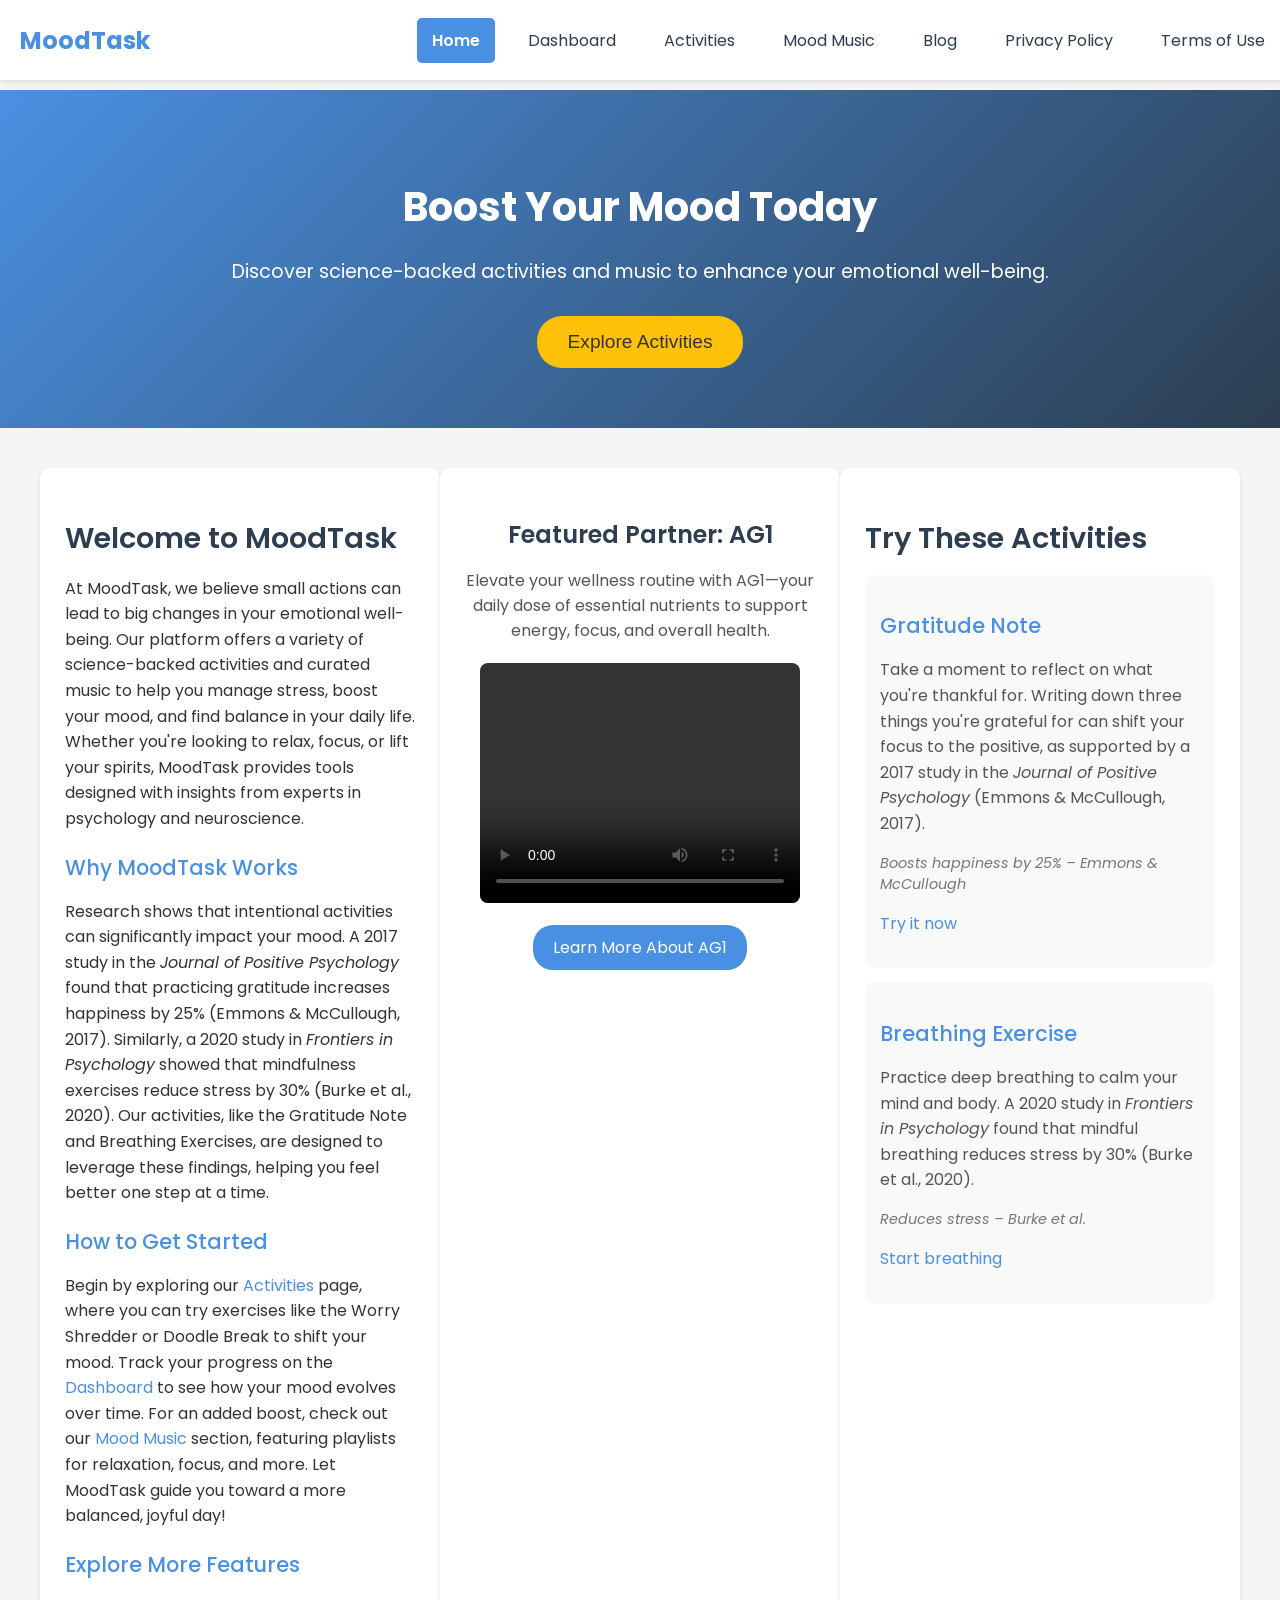
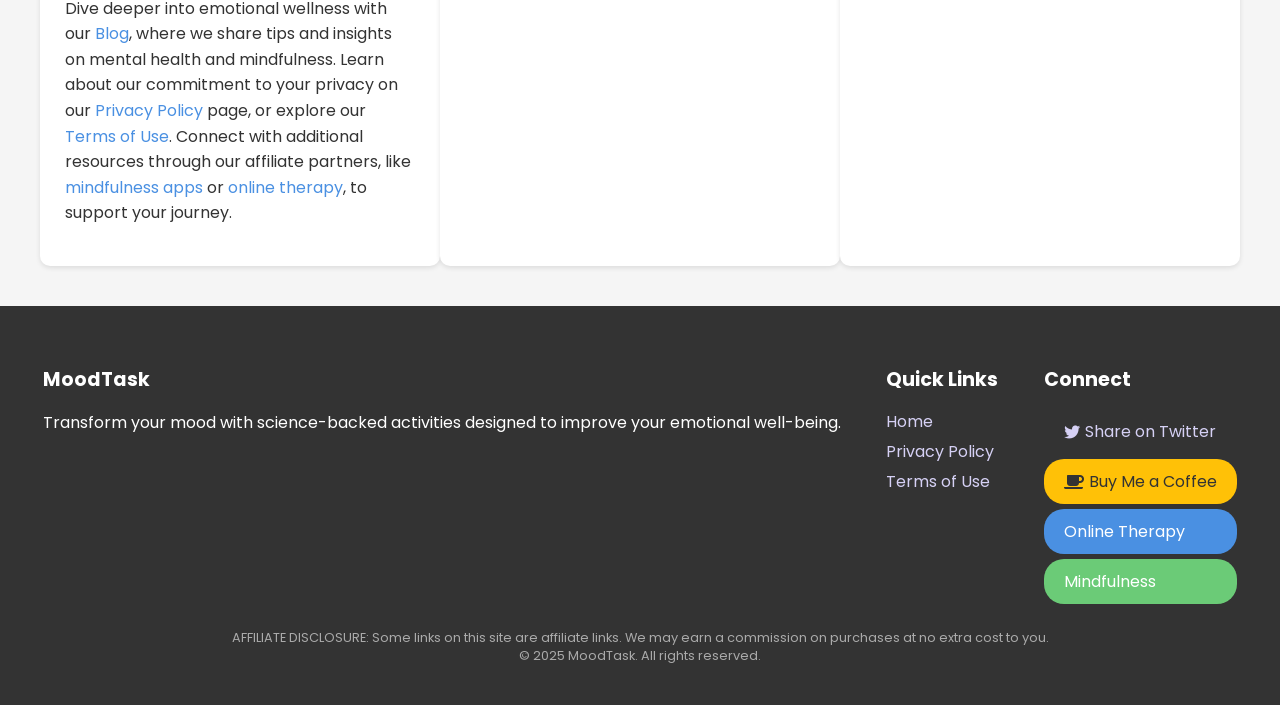
==== index.html @ 2ea19e02 "Create index.html" ====
<!DOCTYPE html>
<html lang="en">
<head>
    <meta charset="UTF-8">
    <meta name="viewport" content="width=device-width, initial-scale=1.0">
    <meta name="description" content="MoodTask: Boost your mood with science-backed activities and music designed for emotional well-being.">
    <meta name="keywords" content="MoodTask, emotional well-being, mood tracking, mental health, wellness activities">
    <meta name="robots" content="index, follow">
    <meta name="author" content="MoodTask">
    <meta name="google-site-verification" content="a04bcf56705ce738" />
    <title>MoodTask - Boost Your Mood</title>
    <link rel="icon" type="image/x-icon" href="favicon.ico">
    <link href="https://fonts.googleapis.com/css2?family=Poppins:wght@300;400;500;600;700&display=swap" rel="stylesheet">
    <link rel="stylesheet" href="https://cdnjs.cloudflare.com/ajax/libs/font-awesome/5.15.4/css/all.min.css">
    <style>
        body {
            font-family: 'Poppins', sans-serif;
            background-color: #f5f5f5;
            margin: 0;
            padding: 0;
            color: #333;
            transition: background-color 0.3s ease;
        }
        .nav-bar {
            background-color: #fff;
            padding: 10px 20px;
            display: flex;
            justify-content: space-between;
            align-items: center;
            box-shadow: 0 2px 5px rgba(0,0,0,0.1);
            position: fixed;
            width: 100%;
            top: 0;
            z-index: 1000;
            max-width: 1400px;
            margin: 0 auto;
            left: 0;
            right: 0;
            height: 60px;
            backdrop-filter: blur(5px);
            background-color: rgba(255, 255, 255, 0.95);
        }
        .nav-bar .logo {
            font-size: 1.5em;
            font-weight: 700;
            color: #4A90E2;
        }
        .nav-bar .nav-links {
            display: flex;
            align-items: center;
            gap: 18px;
            padding-left: 30px;
            padding-right: 20px;
        }
        .nav-bar a {
            padding: 10px 15px;
            text-decoration: none;
            color: #2C3E50;
            font-weight: 400;
            transition: color 0.3s ease, background-color 0.3s ease, box-shadow 0.3s ease;
            border-radius: 5px;
        }
        .nav-bar a:hover {
            background-color: #f0f0f0;
            color: #2C3E50;
            box-shadow: 0 2px 5px rgba(0,0,0,0.1);
        }
        .nav-bar a.active {
            background-color: #4A90E2;
            color: white;
            font-weight: 600;
            transition: background-color 0.3s ease, color 0.3s ease;
        }
        .nav-bar .dropdown {
            position: relative;
            display: inline-block;
        }
        .nav-bar .dropdown-content {
            display: none;
            position: absolute;
            background-color: #fff;
            min-width: 160px;
            box-shadow: 0 8px 16px rgba(0,0,0,0.2);
            z-index: 1;
            border-radius: 5px;
            top: 100%;
            left: 0;
        }
        .nav-bar .dropdown-content a {
            color: #2C3E50;
            padding: 12px 16px;
            text-decoration: none;
            display: block;
            border-radius: 0;
        }
        .nav-bar .dropdown-content a:hover {
            background-color: #f0f0f0;
        }
        .nav-bar .dropdown:hover .dropdown-content {
            display: block;
        }
        .main-content {
            transition: opacity 0.5s ease;
            padding-top: 60px;
        }
        .main-content.fade-out {
            opacity: 0;
        }
        .main-content.fade-in {
            opacity: 1;
        }
        .hero {
            background: linear-gradient(135deg, #4A90E2, #2C3E50);
            color: white;
            padding: 60px 20px;
            text-align: center;
            position: relative;
        }
        .hero h1 {
            font-size: 2.5em;
            margin-bottom: 20px;
        }
        .hero p {
            font-size: 1.2em;
            margin-bottom: 30px;
        }
        .explore-button {
            padding: 15px 30px;
            background-color: #FFC107;
            color: #333;
            border: none;
            border-radius: 25px;
            font-size: 1.2em;
            cursor: pointer;
            transition: background-color 0.3s, transform 0.3s;
            animation: pulse 2s infinite;
            position: relative;
            z-index: 10;
        }
        .explore-button:hover {
            background-color: #FFB300;
            transform: scale(1.05);
        }
        .explore-button:focus {
            outline: 2px solid #FFD700;
            outline-offset: 2px;
        }
        @keyframes pulse {
            0% { transform: scale(1); box-shadow: 0 0 5px rgba(255, 193, 7, 0.5); }
            50% { transform: scale(1.05); box-shadow: 0 0 15px rgba(255, 193, 7, 0.8); }
            100% { transform: scale(1); box-shadow: 0 0 5px rgba(255, 193, 7, 0.5); }
        }
        .content-wrapper {
            display: flex;
            flex-wrap: wrap;
            justify-content: space-between;
            max-width: 1200px;
            margin: 0 auto;
            padding: 20px;
        }
        .welcome-guide {
            flex: 1;
            max-width: 600px;
            background: #fff;
            padding: 25px;
            border-radius: 10px;
            box-shadow: 0 2px 5px rgba(0,0,0,0.1);
            margin: 20px auto;
            text-align: left;
        }
        .welcome-guide h2 {
            font-size: 1.8em;
            font-weight: 600;
            color: #2C3E50;
            margin-bottom: 15px;
        }
        .welcome-guide h3 {
            font-size: 1.3em;
            font-weight: 500;
            color: #4A90E2;
            margin-top: 20px;
            margin-bottom: 10px;
        }
        .welcome-guide p {
            font-size: 1em;
            line-height: 1.6;
            color: #333;
            margin-bottom: 15px;
        }
        .welcome-guide a {
            color: #4A90E2;
            text-decoration: none;
        }
        .welcome-guide a:hover {
            text-decoration: underline;
        }
        .ad-section {
            flex: 1;
            max-width: 600px;
            background: #fff;
            padding: 25px;
            border-radius: 10px;
            box-shadow: 0 2px 5px rgba(0,0,0,0.1);
            margin: 20px auto;
            text-align: center;
            animation: pulse 2s infinite;
        }
        .ad-section h3 {
            font-size: 1.5em;
            font-weight: 600;
            color: #2C3E50;
            margin-bottom: 15px;
        }
        .ad-section p {
            font-size: 1em;
            color: #555;
            margin-bottom: 20px;
        }
        .ad-section video {
            max-width: 100%;
            border-radius: 8px;
            margin-bottom: 15px;
        }
        .ad-section .cta-button {
            padding: 10px 20px;
            background-color: #4A90E2;
            color: white;
            border: none;
            border-radius: 20px;
            font-size: 1em;
            cursor: pointer;
            transition: background-color 0.3s, transform 0.3s;
            text-decoration: none;
            display: inline-block;
        }
        .ad-section .cta-button:hover {
            background-color: #2C3E50;
            transform: scale(1.05);
        }
        .activity-preview {
            flex: 1;
            max-width: 600px;
            background: #fff;
            padding: 25px;
            border-radius: 10px;
            box-shadow: 0 2px 5px rgba(0,0,0,0.1);
            margin: 20px auto;
            text-align: left;
        }
        .activity-preview h2 {
            font-size: 1.8em;
            font-weight: 600;
            color: #2C3E50;
            margin-bottom: 15px;
        }
        .activity-card {
            background: #f9f9f9;
            padding: 15px;
            border-radius: 8px;
            margin-bottom: 15px;
            transition: transform 0.3s, background 0.3s;
        }
        .activity-card:hover {
            transform: scale(1.02);
            background: #f0f0f0;
        }
        .activity-card h3 {
            font-size: 1.3em;
            font-weight: 500;
            color: #4A90E2;
            margin-bottom: 10px;
        }
        .activity-card p {
            font-size: 1em;
            color: #555;
            line-height: 1.6;
        }
        .activity-card a {
            color: #4A90E2;
            text-decoration: none;
        }
        .activity-card a:hover {
            text-decoration: underline;
        }
        .activity-card .insight {
            font-size: 0.9em;
            font-style: italic;
            color: #777;
            margin-top: 10px;
        }
        .footer {
            background-color: #333;
            color: white;
            padding: 40px 20px;
            display: flex;
            justify-content: space-around;
            flex-wrap: wrap;
            text-align: left;
        }
        .footer h3 {
            margin-bottom: 15px;
            font-size: 1.2em;
        }
        .footer a {
            color: #D6D1F5;
            text-decoration: none;
            display: block;
            margin: 5px 0;
        }
        .footer a:hover {
            text-decoration: underline;
        }
        .footer .affiliate-note {
            font-size: 0.8em;
            color: #aaa;
            margin-top: 20px;
            text-align: center;
            width: 100%;
        }
        .footer .connect a {
            padding: 10px 20px;
            margin: 5px 0;
            border: none;
            border-radius: 20px;
            cursor: pointer;
            font-size: 1em;
            display: flex;
            align-items: center;
            gap: 5px;
            text-decoration: none;
        }
        .footer .connect .coffee {
            background-color: #FFC107;
            color: #333;
        }
        .footer .connect .therapy {
            background-color: #4A90E2;
            color: white;
        }
        .footer .connect .mindfulness {
            background-color: #6BCB77;
            color: white;
        }
        @media (max-width: 600px) {
            .nav-bar {
                flex-direction: column;
                gap: 8px;
                padding: 10px 20px;
                height: auto;
                min-height: 120px;
            }
            .nav-bar .nav-links {
                flex-direction: column;
                gap: 8px;
                align-items: center;
                width: 100%;
                padding-left: 0;
                padding-right: 0;
            }
            .nav-bar a {
                padding: 8px 20px;
                width: 100%;
                text-align: center;
                box-sizing: border-box;
            }
            .nav-bar .dropdown {
                width: 100%;
            }
            .nav-bar .dropdown-content {
                width: 100%;
                left: 0;
            }
            .main-content {
                padding-top: 130px;
            }
            .hero {
                padding: 40px 15px;
            }
            .hero h1 {
                font-size: 1.8em;
            }
            .hero p {
                font-size: 1em;
            }
            .content-wrapper {
                flex-direction: column;
                padding: 0 10px;
            }
            .welcome-guide, .activity-preview, .ad-section {
                margin: 20px auto;
                max-width: 100%;
                padding: 20px;
            }
            .welcome-guide h2, .activity-preview h2, .ad-section h3 {
                font-size: 1.5em;
            }
            .welcome-guide h3, .activity-card h3 {
                font-size: 1.2em;
            }
            .welcome-guide p, .activity-card p {
                font-size: 0.95em;
            }
            .activity-card .insight {
                font-size: 0.85em;
            }
        }
    </style>
</head>
<body>
    <div class="nav-bar">
        <div class="logo">MoodTask</div>
        <div class="nav-links">
            <a href="index.html" class="active">Home</a>
            <a href="calendar.html">Dashboard</a>
            <div class="dropdown">
                <a href="activities.html">Activities</a>
                <div class="dropdown-content">
                    <a href="activities.html#breathing">Breathing</a>
                    <a href="activities.html#soundscape">Soundscape</a>
                    <a href="activities.html#punching">Punching Bag</a>
                    <a href="activities.html#stretch">Stretch</a>
                    <a href="activities.html#doodle">Doodle</a>
                    <a href="activities.html#dance">Dance</a>
                    <a href="activities.html#color-focus">Color Focus</a>
                    <a href="activities.html#worry">Worry</a>
                    <a href="activities.html#gratitude">Gratitude</a>
                </div>
            </div>
            <a href="music.html">Mood Music</a>
            <a href="blog.html">Blog</a>
            <a href="privacy.html">Privacy Policy</a>
            <a href="terms.html">Terms of Use</a>
        </div>
    </div>
    <div class="main-content fade-in">
        <div class="hero">
            <h1>Boost Your Mood Today</h1>
            <p>Discover science-backed activities and music to enhance your emotional well-being.</p>
            <button class="explore-button" onclick="window.location.href='activities.html'" tabindex="0" aria-label="Explore activities">Explore Activities</button>
        </div>
        <div class="content-wrapper">
            <div class="welcome-guide">
                <h2>Welcome to MoodTask</h2>
                <p>At MoodTask, we believe small actions can lead to big changes in your emotional well-being. Our platform offers a variety of science-backed activities and curated music to help you manage stress, boost your mood, and find balance in your daily life. Whether you're looking to relax, focus, or lift your spirits, MoodTask provides tools designed with insights from experts in psychology and neuroscience.</p>
                
                <h3>Why MoodTask Works</h3>
                <p>Research shows that intentional activities can significantly impact your mood. A 2017 study in the <em>Journal of Positive Psychology</em> found that practicing gratitude increases happiness by 25% (Emmons & McCullough, 2017). Similarly, a 2020 study in <em>Frontiers in Psychology</em> showed that mindfulness exercises reduce stress by 30% (Burke et al., 2020). Our activities, like the Gratitude Note and Breathing Exercises, are designed to leverage these findings, helping you feel better one step at a time.</p>
                
                <h3>How to Get Started</h3>
                <p>Begin by exploring our <a href="activities.html">Activities</a> page, where you can try exercises like the Worry Shredder or Doodle Break to shift your mood. Track your progress on the <a href="calendar.html">Dashboard</a> to see how your mood evolves over time. For an added boost, check out our <a href="music.html">Mood Music</a> section, featuring playlists for relaxation, focus, and more. Let MoodTask guide you toward a more balanced, joyful day!</p>
                
                <h3>Explore More Features</h3>
                <p>Dive deeper into emotional wellness with our <a href="blog.html">Blog</a>, where we share tips and insights on mental health and mindfulness. Learn about our commitment to your privacy on our <a href="privacy.html">Privacy Policy</a> page, or explore our <a href="terms.html">Terms of Use</a>. Connect with additional resources through our affiliate partners, like <a href="https://www.mindfulness.com/?aff_id=67890">mindfulness apps</a> or <a href="https://www.online-therapy.com/?aff_id=12345">online therapy</a>, to support your journey.</p>
            </div>
            <div class="ad-section">
                <h3>Featured Partner: AG1</h3>
                <p>Elevate your wellness routine with AG1—your daily dose of essential nutrients to support energy, focus, and overall health.</p>
                <video width="320" height="240" controls>
                    <source src="AG1 Clip.mp4" type="video/mp4">
                    Your browser does not support the video tag.
                </video>
                <a href="https://www.ag1.com/affiliate?aff_id=moodtask" class="cta-button">Learn More About AG1</a>
            </div>
            <div class="activity-preview">
                <h2>Try These Activities</h2>
                <div class="activity-card">
                    <h3>Gratitude Note</h3>
                    <p>Take a moment to reflect on what you're thankful for. Writing down three things you're grateful for can shift your focus to the positive, as supported by a 2017 study in the <em>Journal of Positive Psychology</em> (Emmons & McCullough, 2017).</p>
                    <div class="insight">Boosts happiness by 25% – Emmons & McCullough</div>
                    <p><a href="activities.html#gratitude">Try it now</a></p>
                </div>
                <div class="activity-card">
                    <h3>Breathing Exercise</h3>
                    <p>Practice deep breathing to calm your mind and body. A 2020 study in <em>Frontiers in Psychology</em> found that mindful breathing reduces stress by 30% (Burke et al., 2020).</p>
                    <div class="insight">Reduces stress – Burke et al.</div>
                    <p><a href="activities.html#breathing">Start breathing</a></p>
                </div>
            </div>
        </div>
        <div class="footer">
            <div>
                <h3>MoodTask</h3>
                <p>Transform your mood with science-backed activities designed to improve your emotional well-being.</p>
            </div>
            <div>
                <h3>Quick Links</h3>
                <a href="index.html">Home</a>
                <a href="privacy.html">Privacy Policy</a>
                <a href="terms.html">Terms of Use</a>
            </div>
            <div class="connect">
                <h3>Connect</h3>
                <a href="https://twitter.com/share?url=https://moodtask.org"><i class="fab fa-twitter"></i> Share on Twitter</a>
                <a href="https://www.buymeacoffee.com/moodtask" class="coffee"><i class="fas fa-coffee"></i> Buy Me a Coffee</a>
                <a href="https://www.online-therapy.com/?aff_id=12345" class="therapy">Online Therapy</a>
                <a href="https://www.mindfulness.com/?aff_id=67890" class="mindfulness">Mindfulness</a>
            </div>
            <div class="affiliate-note">
                AFFILIATE DISCLOSURE: Some links on this site are affiliate links. We may earn a commission on purchases at no extra cost to you.<br>
                © 2025 MoodTask. All rights reserved.
            </div>
        </div>
    </div>
    <script>
        function adjustMainContentPadding() {
            const navBar = document.querySelector('.nav-bar');
            const mainContent = document.querySelector('.main-content');
            if (navBar && mainContent) {
                const navHeight = navBar.offsetHeight;
                mainContent.style.paddingTop = `${navHeight + 10}px`;
            }
        }

        document.addEventListener('DOMContentLoaded', () => {
            const navLinks = document.querySelectorAll('.nav-bar .nav-links a');
            const mainContent = document.querySelector('.main-content');

            mainContent.classList.add('fade-in');
            adjustMainContentPadding();

            navLinks.forEach(link => {
                link.addEventListener('click', (e) => {
                    if (link.classList.contains('active') || link.parentElement.classList.contains('dropdown')) return;
                    e.preventDefault();
                    mainContent.classList.remove('fade-in');
                    mainContent.classList.add('fade-out');
                    setTimeout(() => {
                        window.location.href = link.href;
                    }, 500);
                });
            });

            window.addEventListener('resize', adjustMainContentPadding);
        });
    </script>
</body>
</html>
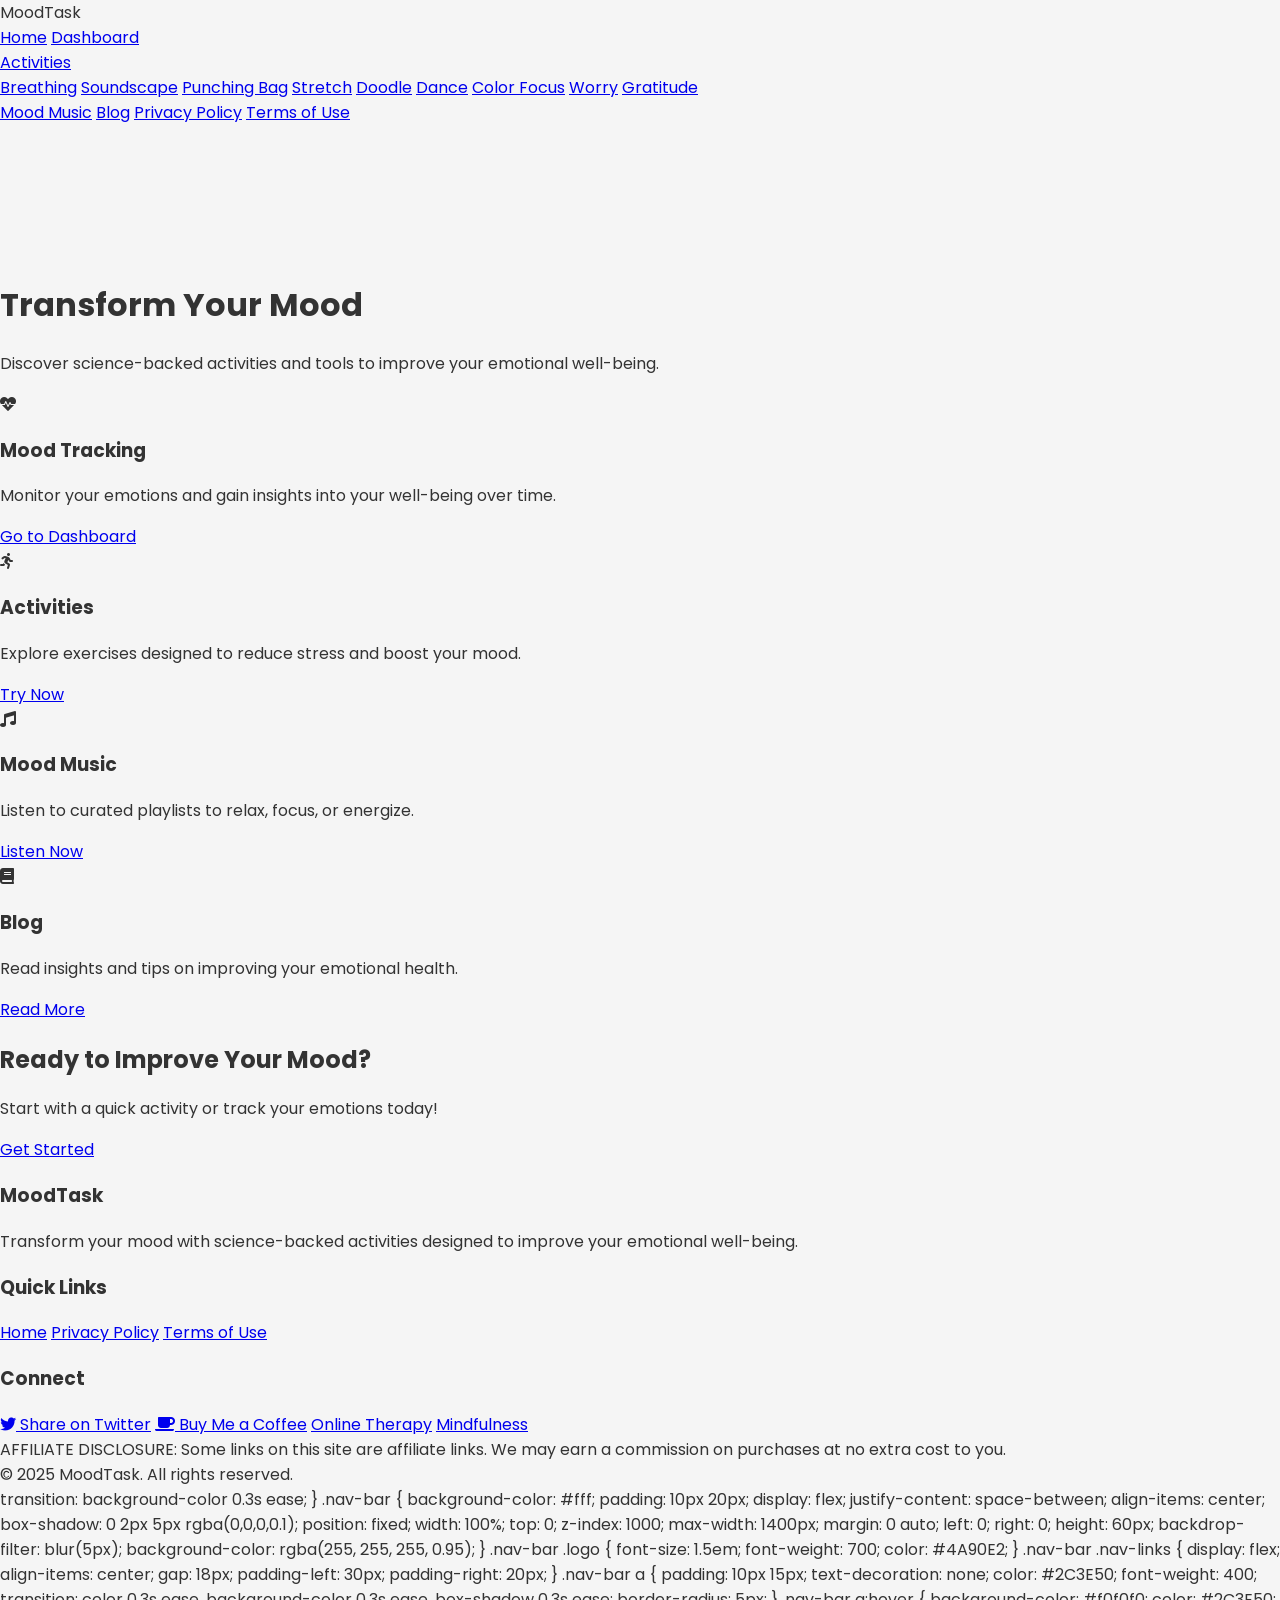
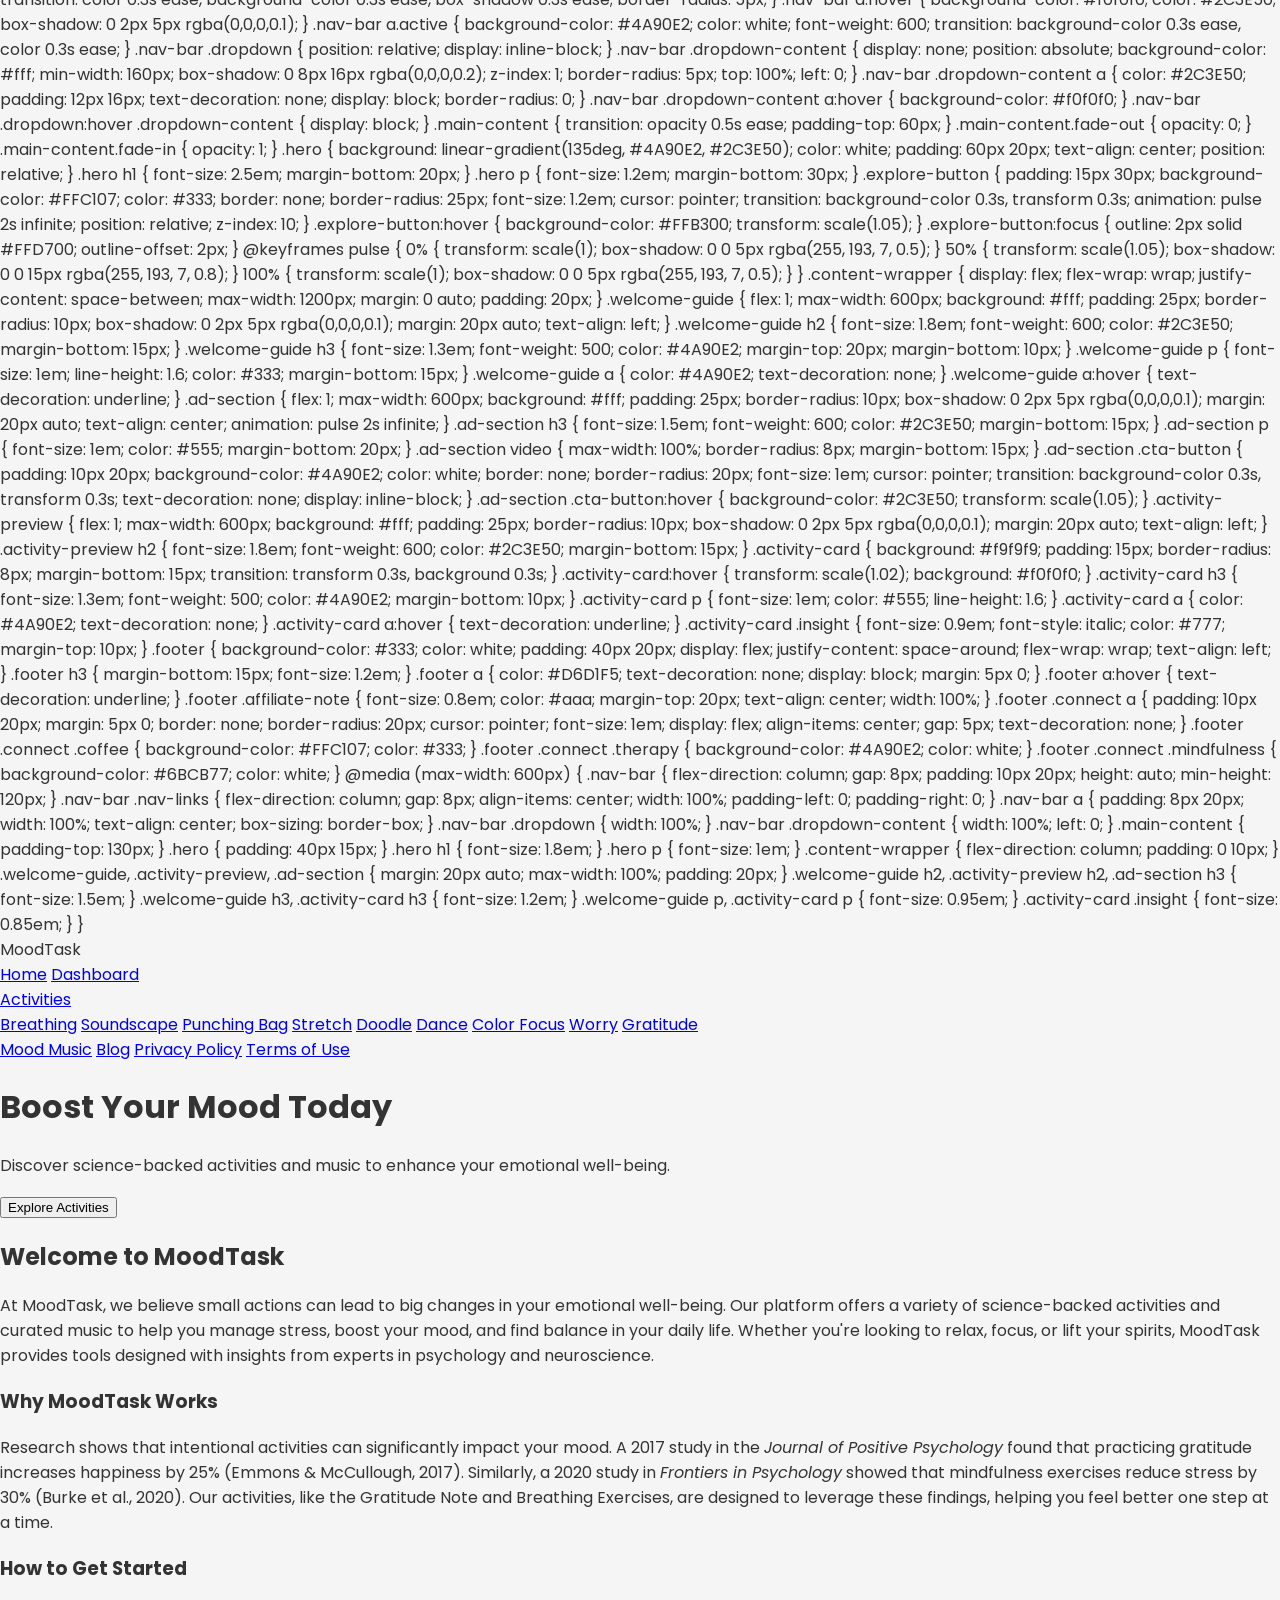
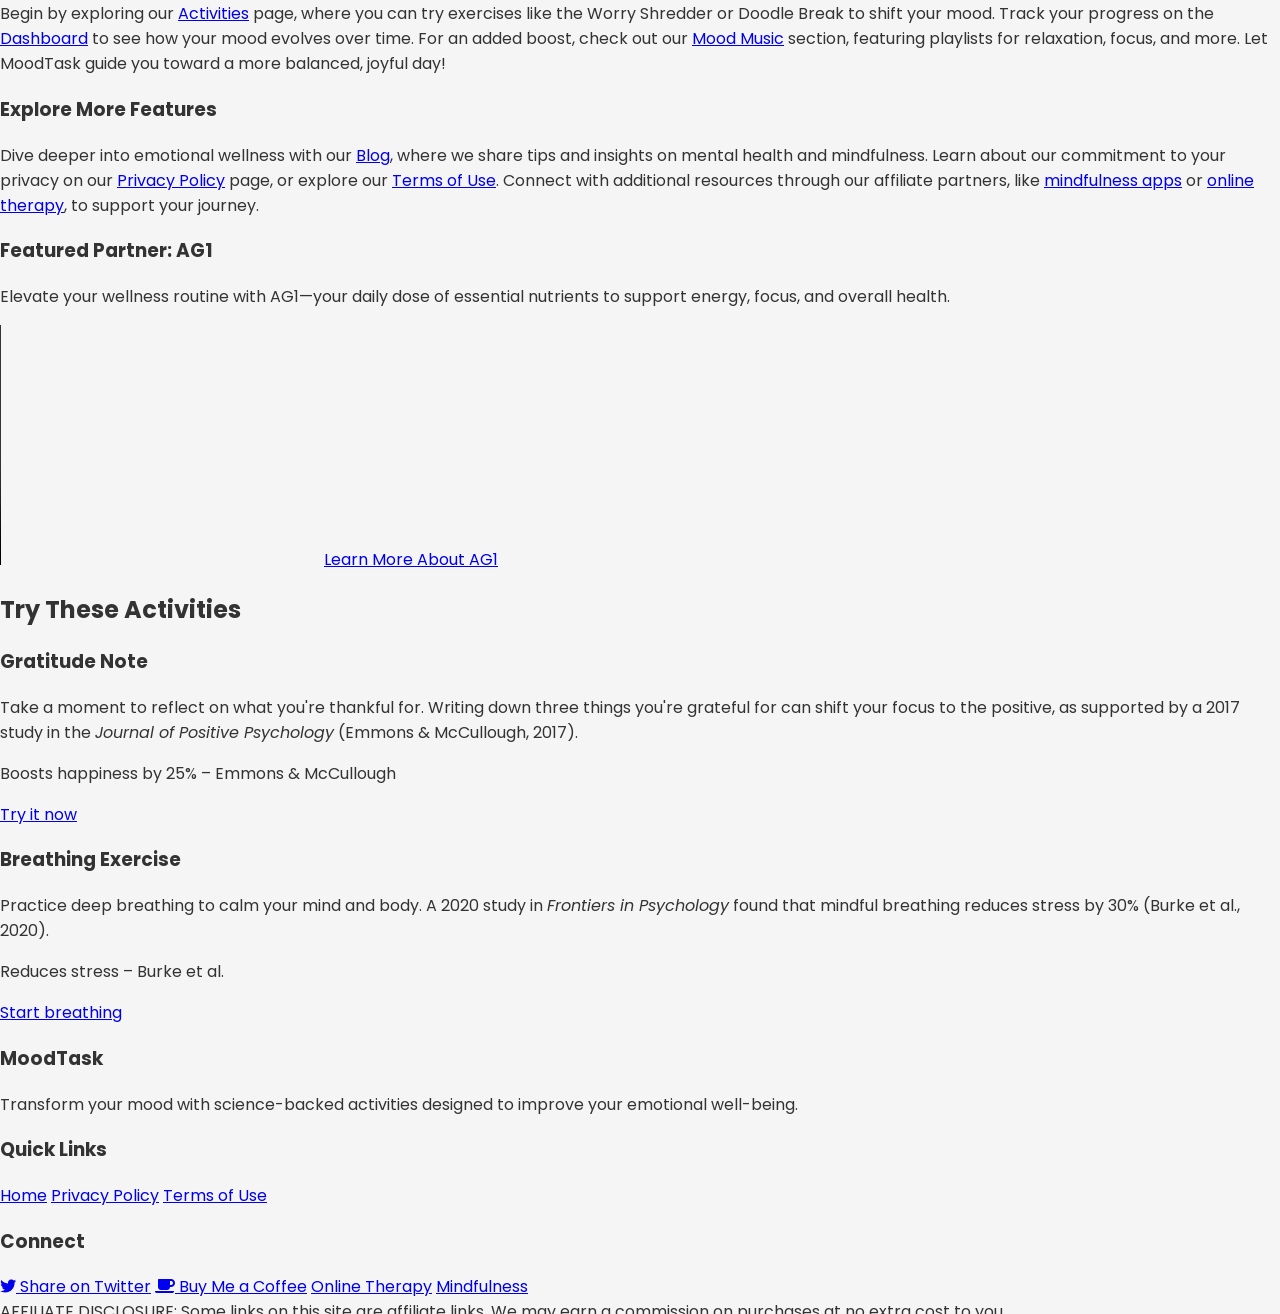
==== commit d74c8f61: "Update index.html" ====
--- a/index.html
+++ b/index.html
@@ -18,7 +18,238 @@
             background-color: #f5f5f5;
             margin: 0;
             padding: 0;
-            color: #333;
+            color: #333;<!DOCTYPE html>
+<html lang="en">
+<head>
+    <meta charset="UTF-8">
+    <meta name="viewport" content="width=device-width, initial-scale=1.0">
+    <meta name="description" content="MoodTask - Improve your mood with science-backed activities and tools for emotional well-being.">
+    <meta name="keywords" content="MoodTask, mental health, emotional well-being, stress relief, mood tracking">
+    <meta name="robots" content="index, follow">
+    <meta name="author" content="MoodTask">
+    <meta name="google-site-verification" content="googlea04bcf56705ce738">
+    <!-- Open Graph Meta Tags -->
+    <meta property="og:title" content="MoodTask - Transform Your Mood">
+    <meta property="og:description" content="Improve your mood with science-backed activities and tools for emotional well-being.">
+    <meta property="og:url" content="https://moodtask.org/">
+    <meta property="og:type" content="website">
+    <meta property="og:image" content="https://moodtask.org/images/og-image.jpg">
+    <!-- Twitter Card Meta Tags -->
+    <meta name="twitter:card" content="summary_large_image">
+    <meta name="twitter:title" content="MoodTask - Transform Your Mood">
+    <meta name="twitter:description" content="Improve your mood with science-backed activities and tools for emotional well-being.">
+    <meta name="twitter:image" content="https://moodtask.org/images/og-image.jpg">
+    <title>MoodTask - Transform Your Mood</title>
+    <link rel="icon" type="image/x-icon" href="favicon.ico">
+    <link href="https://fonts.googleapis.com/css2?family=Poppins:wght@300;400;500;600;700&display=swap" rel="stylesheet">
+    <link rel="stylesheet" href="https://cdnjs.cloudflare.com/ajax/libs/font-awesome/5.15.4/css/all.min.css">
+    <link rel="stylesheet" href="styles.css">
+    <style>
+        .features {
+            display: grid;
+            grid-template-columns: repeat(auto-fit, minmax(300px, 1fr));
+            gap: 20px;
+            margin: 40px 0;
+        }
+        .feature-card {
+            background-color: #fff;
+            padding: 20px;
+            border-radius: 10px;
+            box-shadow: 0 2px 5px rgba(0,0,0,0.1);
+            text-align: center;
+            transition: transform 0.3s ease, box-shadow 0.3s ease;
+            opacity: 0;
+            transform: translateY(10px);
+            animation: fadeIn 0.5s ease forwards;
+        }
+        .feature-card:hover {
+            transform: translateY(-5px);
+            box-shadow: 0 5px 15px rgba(0,0,0,0.2);
+        }
+        .feature-card i {
+            font-size: 2.5em;
+            color: #4A90E2;
+            margin-bottom: 15px;
+        }
+        .feature-card h3 {
+            font-size: 1.5em;
+            margin-bottom: 10px;
+            color: #2C3E50;
+        }
+        .feature-card p {
+            font-size: 1em;
+            color: #555;
+            margin-bottom: 15px;
+        }
+        .feature-card a {
+            padding: 10px 20px;
+            background: linear-gradient(135deg, #4A90E2, #2C3E50);
+            color: white;
+            text-decoration: none;
+            border-radius: 20px;
+            transition: transform 0.2s, box-shadow 0.3s;
+            font-weight: 500;
+        }
+        .feature-card a:hover {
+            transform: translateY(-2px);
+            box-shadow: 0 4px 10px rgba(0,0,0,0.2);
+        }
+        .cta-section {
+            background: linear-gradient(135deg, #4A90E2, #2C3E50);
+            color: white;
+            padding: 40px 20px;
+            text-align: center;
+            border-radius: 10px;
+            margin: 40px 0;
+        }
+        .cta-section h2 {
+            font-size: 2em;
+            margin-bottom: 20px;
+        }
+        .cta-section p {
+            font-size: 1.2em;
+            margin-bottom: 30px;
+        }
+        .cta-section a {
+            padding: 15px 30px;
+            background: white;
+            color: #2C3E50;
+            text-decoration: none;
+            border-radius: 25px;
+            font-weight: 600;
+            transition: background-color 0.3s ease, color 0.3s ease, box-shadow 0.3s ease;
+        }
+        .cta-section a:hover {
+            background-color: #f0f0f0;
+            color: #4A90E2;
+            box-shadow: 0 5px 15px rgba(0,0,0,0.3);
+        }
+        @media (max-width: 600px) {
+            .features {
+                grid-template-columns: 1fr;
+                gap: 15px;
+                margin: 20px 0;
+            }
+            .feature-card {
+                padding: 15px;
+            }
+            .feature-card h3 {
+                font-size: 1.3em;
+            }
+            .feature-card p {
+                font-size: 0.95em;
+            }
+            .feature-card a {
+                padding: 8px 15px;
+                font-size: 0.9em;
+            }
+            .cta-section {
+                padding: 30px 15px;
+            }
+            .cta-section h2 {
+                font-size: 1.8em;
+            }
+            .cta-section p {
+                font-size: 1em;
+            }
+            .cta-section a {
+                padding: 10px 20px;
+                font-size: 0.9em;
+            }
+        }
+    </style>
+</head>
+<body>
+    <div class="nav-bar">
+        <div class="logo">MoodTask</div>
+        <div class="nav-links">
+            <a href="index.html" class="active">Home</a>
+            <a href="calendar.html">Dashboard</a>
+            <div class="dropdown">
+                <a href="activities.html">Activities</a>
+                <div class="dropdown-content">
+                    <a href="activities.html#breathing">Breathing</a>
+                    <a href="activities.html#soundscape">Soundscape</a>
+                    <a href="activities.html#punching">Punching Bag</a>
+                    <a href="activities.html#stretch">Stretch</a>
+                    <a href="activities.html#doodle">Doodle</a>
+                    <a href="activities.html#dance">Dance</a>
+                    <a href="activities.html#color-focus">Color Focus</a>
+                    <a href="activities.html#worry">Worry</a>
+                    <a href="activities.html#gratitude">Gratitude</a>
+                </div>
+            </div>
+            <a href="music.html">Mood Music</a>
+            <a href="blog.html">Blog</a>
+            <a href="privacy.html">Privacy Policy</a>
+            <a href="terms.html">Terms of Use</a>
+        </div>
+    </div>
+    <div class="main-content fade-in">
+        <div class="hero">
+            <h1>Transform Your Mood</h1>
+            <p>Discover science-backed activities and tools to improve your emotional well-being.</p>
+        </div>
+        <div class="container">
+            <div class="features">
+                <div class="feature-card">
+                    <i class="fas fa-heartbeat"></i>
+                    <h3>Mood Tracking</h3>
+                    <p>Monitor your emotions and gain insights into your well-being over time.</p>
+                    <a href="calendar.html">Go to Dashboard</a>
+                </div>
+                <div class="feature-card" style="animation-delay: 0.2s;">
+                    <i class="fas fa-running"></i>
+                    <h3>Activities</h3>
+                    <p>Explore exercises designed to reduce stress and boost your mood.</p>
+                    <a href="activities.html">Try Now</a>
+                </div>
+                <div class="feature-card" style="animation-delay: 0.4s;">
+                    <i class="fas fa-music"></i>
+                    <h3>Mood Music</h3>
+                    <p>Listen to curated playlists to relax, focus, or energize.</p>
+                    <a href="music.html">Listen Now</a>
+                </div>
+                <div class="feature-card" style="animation-delay: 0.6s;">
+                    <i class="fas fa-book"></i>
+                    <h3>Blog</h3>
+                    <p>Read insights and tips on improving your emotional health.</p>
+                    <a href="blog.html">Read More</a>
+                </div>
+            </div>
+            <div class="cta-section">
+                <h2>Ready to Improve Your Mood?</h2>
+                <p>Start with a quick activity or track your emotions today!</p>
+                <a href="calendar.html">Get Started</a>
+            </div>
+        </div>
+        <div class="footer">
+            <div>
+                <h3>MoodTask</h3>
+                <p>Transform your mood with science-backed activities designed to improve your emotional well-being.</p>
+            </div>
+            <div>
+                <h3>Quick Links</h3>
+                <a href="index.html">Home</a>
+                <a href="privacy.html">Privacy Policy</a>
+                <a href="terms.html">Terms of Use</a>
+            </div>
+            <div class="connect">
+                <h3>Connect</h3>
+                <a href="https://twitter.com/share?url=https://moodtask.org"><i class="fab fa-twitter"></i> Share on Twitter</a>
+                <a href="https://www.buymeacoffee.com/moodtask" class="coffee"><i class="fas fa-coffee"></i> Buy Me a Coffee</a>
+                <a href="https://www.online-therapy.com/?aff_id=12345" class="therapy">Online Therapy</a>
+                <a href="https://www.mindfulness.com/?aff_id=67890" class="mindfulness">Mindfulness</a>
+            </div>
+            <div class="affiliate-note">
+                AFFILIATE DISCLOSURE: Some links on this site are affiliate links. We may earn a commission on purchases at no extra cost to you.<br>
+                © 2025 MoodTask. All rights reserved.
+            </div>
+        </div>
+    </div>
+    <script src="scripts.js"></script>
+</body>
+</html>
             transition: background-color 0.3s ease;
         }
         .nav-bar {
--- a/styles.css
+++ b/styles.css
@@ -0,0 +1,218 @@
+body {
+    font-family: 'Poppins', sans-serif;
+    background-color: #f5f5f5;
+    margin: 0;
+    padding: 0;
+    color: #333;
+    transition: background-color 0.3s ease;
+}
+.nav-bar {
+    background-color: #fff;
+    padding: 10px 20px;
+    display: flex;
+    justify-content: space-between;
+    align-items: center;
+    box-shadow: 0 2px 5px rgba(0,0,0,0.1);
+    position: fixed;
+    width: 100%;
+    top: 0;
+    z-index: 1000;
+    max-width: 1400px;
+    margin: 0 auto;
+    left: 0;
+    right: 0;
+    height: 60px;
+    backdrop-filter: blur(5px);
+    background-color: rgba(255, 255, 255, 0.95);
+}
+.nav-bar .logo {
+    font-size: 1.5em;
+    font-weight: 700;
+    color: #4A90E2;
+}
+.nav-bar .nav-links {
+    display: flex;
+    align-items: center;
+    gap: 18px;
+    padding-left: 30px;
+    padding-right: 20px;
+}
+.nav-bar a {
+    padding: 10px 15px;
+    text-decoration: none;
+    color: #2C3E50;
+    font-weight: 400;
+    transition: color 0.3s ease, background-color 0.3s ease, box-shadow 0.3s ease;
+    border-radius: 5px;
+}
+.nav-bar a:hover {
+    background-color: #f0f0f0;
+    color: #2C3E50;
+    box-shadow: 0 2px 5px rgba(0,0,0,0.1);
+}
+.nav-bar a.active {
+    background-color: #4A90E2;
+    color: white;
+    font-weight: 600;
+    transition: background-color 0.3s ease, color 0.3s ease;
+}
+.nav-bar .dropdown {
+    position: relative;
+    display: inline-block;
+}
+.nav-bar .dropdown-content {
+    display: none;
+    position: absolute;
+    background-color: #fff;
+    min-width: 160px;
+    box-shadow: 0 8px 16px rgba(0,0,0,0.2);
+    z-index: 1;
+    border-radius: 5px;
+    top: 100%;
+    left: 0;
+}
+.nav-bar .dropdown-content a {
+    color: #2C3E50;
+    padding: 12px 16px;
+    text-decoration: none;
+    display: block;
+    border-radius: 0;
+}
+.nav-bar .dropdown-content a:hover {
+    background-color: #f0f0f0;
+}
+.nav-bar .dropdown:hover .dropdown-content {
+    display: block;
+}
+.main-content {
+    transition: opacity 0.5s ease;
+    padding-top: 60px;
+}
+.main-content.fade-out {
+    opacity: 0;
+}
+.main-content.fade-in {
+    opacity: 1;
+}
+.hero {
+    background: linear-gradient(135deg, #4A90E2, #2C3E50);
+    color: white;
+    padding: 60px 20px;
+    text-align: center;
+    position: relative;
+}
+.hero h1 {
+    font-size: 2.5em;
+    margin-bottom: 20px;
+}
+.hero p {
+    font-size: 1.2em;
+    margin-bottom: 30px;
+}
+.container {
+    max-width: 1200px;
+    margin: 20px auto;
+    padding: 0 20px;
+}
+.footer {
+    background-color: #333;
+    color: white;
+    padding: 40px 20px;
+    display: flex;
+    justify-content: space-around;
+    flex-wrap: wrap;
+    text-align: left;
+}
+.footer h3 {
+    margin-bottom: 15px;
+    font-size: 1.2em;
+}
+.footer a {
+    color: #D6D1F5;
+    text-decoration: none;
+    display: block;
+    margin: 5px 0;
+}
+.footer a:hover {
+    text-decoration: underline;
+}
+.footer .affiliate-note {
+    font-size: 0.8em;
+    color: #aaa;
+    margin-top: 20px;
+    text-align: center;
+    width: 100%;
+}
+.footer .connect a {
+    padding: 10px 20px;
+    margin: 5px 0;
+    border: none;
+    border-radius: 20px;
+    cursor: pointer;
+    font-size: 1em;
+    display: flex;
+    align-items: center;
+    gap: 5px;
+    text-decoration: none;
+}
+.footer .connect .coffee {
+    background-color: #FFC107;
+    color: #333;
+}
+.footer .connect .therapy {
+    background-color: #4A90E2;
+    color: white;
+}
+.footer .connect .mindfulness {
+    background-color: #6BCB77;
+    color: white;
+}
+@keyframes fadeIn {
+    from { opacity: 0; transform: translateY(10px); }
+    to { opacity: 1; transform: translateY(0); }
+}
+@media (max-width: 600px) {
+    .nav-bar {
+        flex-direction: column;
+        gap: 8px;
+        padding: 10px 20px;
+        height: auto;
+        min-height: 120px;
+    }
+    .nav-bar .nav-links {
+        flex-direction: column;
+        gap: 8px;
+        align-items: center;
+        width: 100%;
+        padding-left: 0;
+        padding-right: 0;
+    }
+    .nav-bar a {
+        padding: 8px 20px;
+        width: 100%;
+        text-align: center;
+        box-sizing: border-box;
+    }
+    .nav-bar .dropdown {
+        width: 100%;
+    }
+    .nav-bar .dropdown-content {
+        width: 100%;
+        left: 0;
+    }
+    .main-content {
+        padding-top: 130px;
+    }
+    .hero {
+        padding: 40px 15px;
+    }
+    .hero h1 {
+        font-size: 1.8em;
+    }
+    .hero p {
+        font-size: 1em;
+    }
+    .container {
+        padding: 0 15px;
+    }
+}
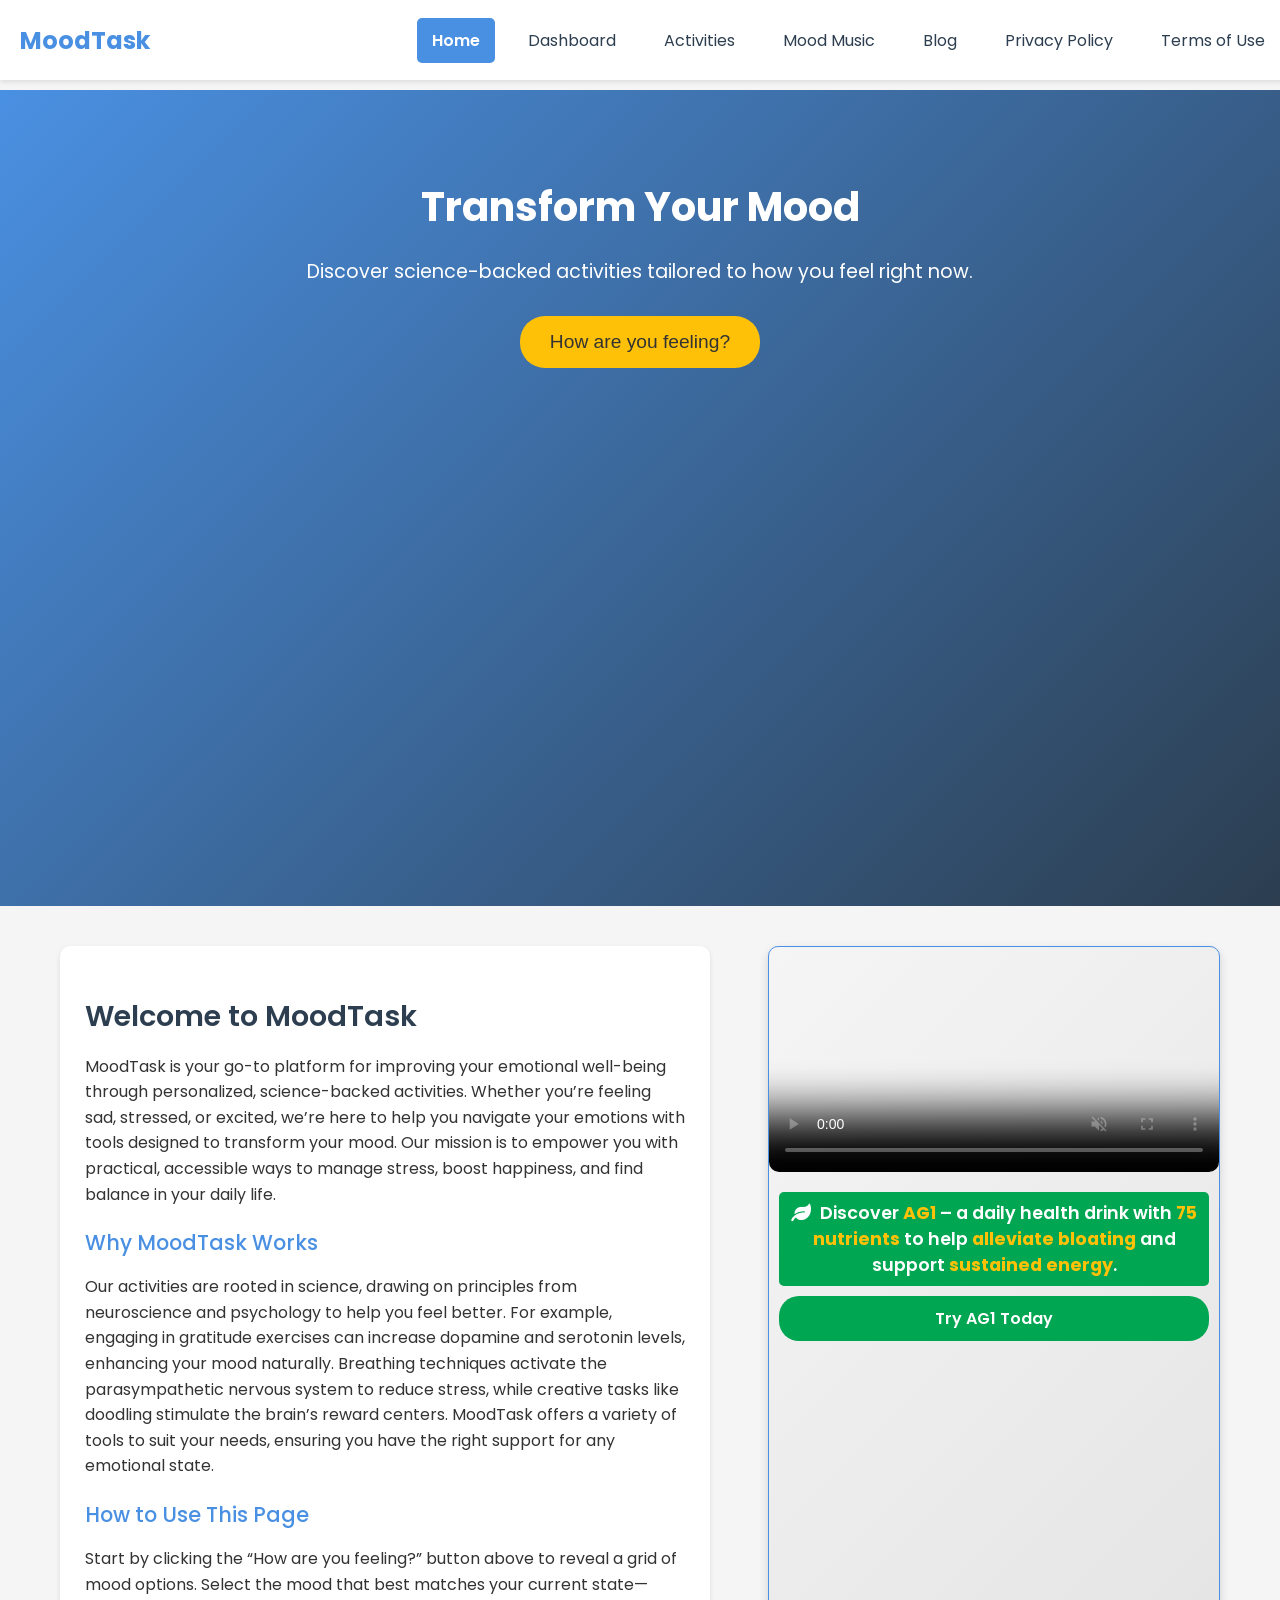
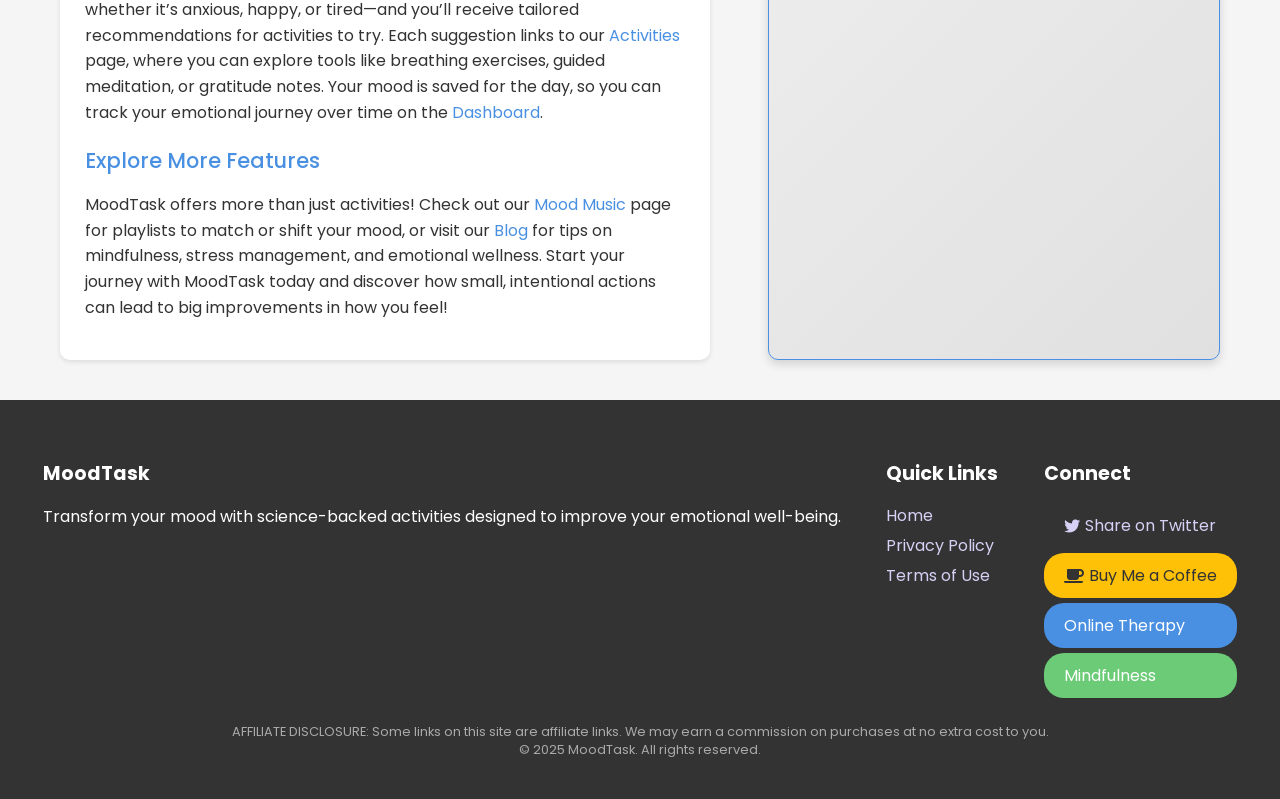
==== commit 9584bd5e: "Update index.html" ====
--- a/index.html
+++ b/index.html
@@ -3,253 +3,23 @@
 <head>
     <meta charset="UTF-8">
     <meta name="viewport" content="width=device-width, initial-scale=1.0">
-    <meta name="description" content="MoodTask: Boost your mood with science-backed activities and music designed for emotional well-being.">
-    <meta name="keywords" content="MoodTask, emotional well-being, mood tracking, mental health, wellness activities">
+    <meta name="description" content="MoodTask helps you improve your mood with personalized, science-backed activities.">
+    <meta name="keywords" content="MoodTask, mental health, mood tracker, emotional well-being, stress relief">
     <meta name="robots" content="index, follow">
     <meta name="author" content="MoodTask">
-    <meta name="google-site-verification" content="a04bcf56705ce738" />
-    <title>MoodTask - Boost Your Mood</title>
+    <title>MoodTask - Transform Your Mood</title>
     <link rel="icon" type="image/x-icon" href="favicon.ico">
     <link href="https://fonts.googleapis.com/css2?family=Poppins:wght@300;400;500;600;700&display=swap" rel="stylesheet">
     <link rel="stylesheet" href="https://cdnjs.cloudflare.com/ajax/libs/font-awesome/5.15.4/css/all.min.css">
+    <!-- Google AdSense Code -->
+    <script async src="https://pagead2.googlesyndication.com/pagead/js/adsbygoogle.js?client=ca-pub-15181337633801567" crossorigin="anonymous"></script>
     <style>
         body {
             font-family: 'Poppins', sans-serif;
             background-color: #f5f5f5;
             margin: 0;
             padding: 0;
-            color: #333;<!DOCTYPE html>
-<html lang="en">
-<head>
-    <meta charset="UTF-8">
-    <meta name="viewport" content="width=device-width, initial-scale=1.0">
-    <meta name="description" content="MoodTask - Improve your mood with science-backed activities and tools for emotional well-being.">
-    <meta name="keywords" content="MoodTask, mental health, emotional well-being, stress relief, mood tracking">
-    <meta name="robots" content="index, follow">
-    <meta name="author" content="MoodTask">
-    <meta name="google-site-verification" content="googlea04bcf56705ce738">
-    <!-- Open Graph Meta Tags -->
-    <meta property="og:title" content="MoodTask - Transform Your Mood">
-    <meta property="og:description" content="Improve your mood with science-backed activities and tools for emotional well-being.">
-    <meta property="og:url" content="https://moodtask.org/">
-    <meta property="og:type" content="website">
-    <meta property="og:image" content="https://moodtask.org/images/og-image.jpg">
-    <!-- Twitter Card Meta Tags -->
-    <meta name="twitter:card" content="summary_large_image">
-    <meta name="twitter:title" content="MoodTask - Transform Your Mood">
-    <meta name="twitter:description" content="Improve your mood with science-backed activities and tools for emotional well-being.">
-    <meta name="twitter:image" content="https://moodtask.org/images/og-image.jpg">
-    <title>MoodTask - Transform Your Mood</title>
-    <link rel="icon" type="image/x-icon" href="favicon.ico">
-    <link href="https://fonts.googleapis.com/css2?family=Poppins:wght@300;400;500;600;700&display=swap" rel="stylesheet">
-    <link rel="stylesheet" href="https://cdnjs.cloudflare.com/ajax/libs/font-awesome/5.15.4/css/all.min.css">
-    <link rel="stylesheet" href="styles.css">
-    <style>
-        .features {
-            display: grid;
-            grid-template-columns: repeat(auto-fit, minmax(300px, 1fr));
-            gap: 20px;
-            margin: 40px 0;
-        }
-        .feature-card {
-            background-color: #fff;
-            padding: 20px;
-            border-radius: 10px;
-            box-shadow: 0 2px 5px rgba(0,0,0,0.1);
-            text-align: center;
-            transition: transform 0.3s ease, box-shadow 0.3s ease;
-            opacity: 0;
-            transform: translateY(10px);
-            animation: fadeIn 0.5s ease forwards;
-        }
-        .feature-card:hover {
-            transform: translateY(-5px);
-            box-shadow: 0 5px 15px rgba(0,0,0,0.2);
-        }
-        .feature-card i {
-            font-size: 2.5em;
-            color: #4A90E2;
-            margin-bottom: 15px;
-        }
-        .feature-card h3 {
-            font-size: 1.5em;
-            margin-bottom: 10px;
-            color: #2C3E50;
-        }
-        .feature-card p {
-            font-size: 1em;
-            color: #555;
-            margin-bottom: 15px;
-        }
-        .feature-card a {
-            padding: 10px 20px;
-            background: linear-gradient(135deg, #4A90E2, #2C3E50);
-            color: white;
-            text-decoration: none;
-            border-radius: 20px;
-            transition: transform 0.2s, box-shadow 0.3s;
-            font-weight: 500;
-        }
-        .feature-card a:hover {
-            transform: translateY(-2px);
-            box-shadow: 0 4px 10px rgba(0,0,0,0.2);
-        }
-        .cta-section {
-            background: linear-gradient(135deg, #4A90E2, #2C3E50);
-            color: white;
-            padding: 40px 20px;
-            text-align: center;
-            border-radius: 10px;
-            margin: 40px 0;
-        }
-        .cta-section h2 {
-            font-size: 2em;
-            margin-bottom: 20px;
-        }
-        .cta-section p {
-            font-size: 1.2em;
-            margin-bottom: 30px;
-        }
-        .cta-section a {
-            padding: 15px 30px;
-            background: white;
-            color: #2C3E50;
-            text-decoration: none;
-            border-radius: 25px;
-            font-weight: 600;
-            transition: background-color 0.3s ease, color 0.3s ease, box-shadow 0.3s ease;
-        }
-        .cta-section a:hover {
-            background-color: #f0f0f0;
-            color: #4A90E2;
-            box-shadow: 0 5px 15px rgba(0,0,0,0.3);
-        }
-        @media (max-width: 600px) {
-            .features {
-                grid-template-columns: 1fr;
-                gap: 15px;
-                margin: 20px 0;
-            }
-            .feature-card {
-                padding: 15px;
-            }
-            .feature-card h3 {
-                font-size: 1.3em;
-            }
-            .feature-card p {
-                font-size: 0.95em;
-            }
-            .feature-card a {
-                padding: 8px 15px;
-                font-size: 0.9em;
-            }
-            .cta-section {
-                padding: 30px 15px;
-            }
-            .cta-section h2 {
-                font-size: 1.8em;
-            }
-            .cta-section p {
-                font-size: 1em;
-            }
-            .cta-section a {
-                padding: 10px 20px;
-                font-size: 0.9em;
-            }
-        }
-    </style>
-</head>
-<body>
-    <div class="nav-bar">
-        <div class="logo">MoodTask</div>
-        <div class="nav-links">
-            <a href="index.html" class="active">Home</a>
-            <a href="calendar.html">Dashboard</a>
-            <div class="dropdown">
-                <a href="activities.html">Activities</a>
-                <div class="dropdown-content">
-                    <a href="activities.html#breathing">Breathing</a>
-                    <a href="activities.html#soundscape">Soundscape</a>
-                    <a href="activities.html#punching">Punching Bag</a>
-                    <a href="activities.html#stretch">Stretch</a>
-                    <a href="activities.html#doodle">Doodle</a>
-                    <a href="activities.html#dance">Dance</a>
-                    <a href="activities.html#color-focus">Color Focus</a>
-                    <a href="activities.html#worry">Worry</a>
-                    <a href="activities.html#gratitude">Gratitude</a>
-                </div>
-            </div>
-            <a href="music.html">Mood Music</a>
-            <a href="blog.html">Blog</a>
-            <a href="privacy.html">Privacy Policy</a>
-            <a href="terms.html">Terms of Use</a>
-        </div>
-    </div>
-    <div class="main-content fade-in">
-        <div class="hero">
-            <h1>Transform Your Mood</h1>
-            <p>Discover science-backed activities and tools to improve your emotional well-being.</p>
-        </div>
-        <div class="container">
-            <div class="features">
-                <div class="feature-card">
-                    <i class="fas fa-heartbeat"></i>
-                    <h3>Mood Tracking</h3>
-                    <p>Monitor your emotions and gain insights into your well-being over time.</p>
-                    <a href="calendar.html">Go to Dashboard</a>
-                </div>
-                <div class="feature-card" style="animation-delay: 0.2s;">
-                    <i class="fas fa-running"></i>
-                    <h3>Activities</h3>
-                    <p>Explore exercises designed to reduce stress and boost your mood.</p>
-                    <a href="activities.html">Try Now</a>
-                </div>
-                <div class="feature-card" style="animation-delay: 0.4s;">
-                    <i class="fas fa-music"></i>
-                    <h3>Mood Music</h3>
-                    <p>Listen to curated playlists to relax, focus, or energize.</p>
-                    <a href="music.html">Listen Now</a>
-                </div>
-                <div class="feature-card" style="animation-delay: 0.6s;">
-                    <i class="fas fa-book"></i>
-                    <h3>Blog</h3>
-                    <p>Read insights and tips on improving your emotional health.</p>
-                    <a href="blog.html">Read More</a>
-                </div>
-            </div>
-            <div class="cta-section">
-                <h2>Ready to Improve Your Mood?</h2>
-                <p>Start with a quick activity or track your emotions today!</p>
-                <a href="calendar.html">Get Started</a>
-            </div>
-        </div>
-        <div class="footer">
-            <div>
-                <h3>MoodTask</h3>
-                <p>Transform your mood with science-backed activities designed to improve your emotional well-being.</p>
-            </div>
-            <div>
-                <h3>Quick Links</h3>
-                <a href="index.html">Home</a>
-                <a href="privacy.html">Privacy Policy</a>
-                <a href="terms.html">Terms of Use</a>
-            </div>
-            <div class="connect">
-                <h3>Connect</h3>
-                <a href="https://twitter.com/share?url=https://moodtask.org"><i class="fab fa-twitter"></i> Share on Twitter</a>
-                <a href="https://www.buymeacoffee.com/moodtask" class="coffee"><i class="fas fa-coffee"></i> Buy Me a Coffee</a>
-                <a href="https://www.online-therapy.com/?aff_id=12345" class="therapy">Online Therapy</a>
-                <a href="https://www.mindfulness.com/?aff_id=67890" class="mindfulness">Mindfulness</a>
-            </div>
-            <div class="affiliate-note">
-                AFFILIATE DISCLOSURE: Some links on this site are affiliate links. We may earn a commission on purchases at no extra cost to you.<br>
-                © 2025 MoodTask. All rights reserved.
-            </div>
-        </div>
-    </div>
-    <script src="scripts.js"></script>
-</body>
-</html>
+            color: #333;
             transition: background-color 0.3s ease;
         }
         .nav-bar {
@@ -319,10 +89,11 @@
         }
         .nav-bar .dropdown-content a {
             color: #2C3E50;
-            padding: 12px 16px;
+            padding: 10px 16px;
             text-decoration: none;
             display: block;
-            border-radius: 0;
+            margin: 0;
+            line-height: 1.5;
         }
         .nav-bar .dropdown-content a:hover {
             background-color: #f0f0f0;
@@ -355,7 +126,7 @@
             font-size: 1.2em;
             margin-bottom: 30px;
         }
-        .explore-button {
+        .mood-button {
             padding: 15px 30px;
             background-color: #FFC107;
             color: #333;
@@ -368,11 +139,14 @@
             position: relative;
             z-index: 10;
         }
-        .explore-button:hover {
+        .mood-button.hidden {
+            display: none;
+        }
+        .mood-button:hover {
             background-color: #FFB300;
             transform: scale(1.05);
         }
-        .explore-button:focus {
+        .mood-button:focus {
             outline: 2px solid #FFD700;
             outline-offset: 2px;
         }
@@ -381,6 +155,218 @@
             50% { transform: scale(1.05); box-shadow: 0 0 15px rgba(255, 193, 7, 0.8); }
             100% { transform: scale(1); box-shadow: 0 0 5px rgba(255, 193, 7, 0.5); }
         }
+        .mood-grid {
+            display: none;
+            margin-top: 30px;
+            width: 100%;
+            padding: 20px;
+            box-sizing: border-box;
+            display: flex;
+            flex-wrap: wrap;
+            justify-content: center;
+            gap: 20px;
+            max-width: 1200px;
+            margin-left: auto;
+            margin-right: auto;
+        }
+        .mood-grid.active {
+            display: flex;
+        }
+        .mood-option {
+            background: rgba(255, 255, 255, 0.2);
+            color: white;
+            padding: 20px;
+            text-align: center;
+            border-radius: 15px;
+            cursor: pointer;
+            font-size: 1.1em;
+            font-weight: 500;
+            display: flex;
+            flex-direction: column;
+            align-items: center;
+            justify-content: center;
+            gap: 10px;
+            box-shadow: 0 2px 5px rgba(0,0,0,0.2);
+            width: 150px;
+            height: 150px;
+            border: 2px solid transparent;
+            transition: transform 0.3s, background 0.3s, border 0.3s;
+            opacity: 0; /* Start hidden for fade-in */
+        }
+        .mood-grid.active .mood-option {
+            animation: fadeIn 0.5s ease forwards;
+        }
+        .mood-option:hover {
+            transform: scale(1.05);
+            background: rgba(255, 255, 255, 0.3);
+            border: 2px solid #FFD700;
+        }
+        .mood-option:focus {
+            outline: 2px solid #FFD700;
+            outline-offset: 2px;
+        }
+        .mood-option.selected {
+            border: 2px solid #FFD700;
+            box-shadow: 0 0 10px #FFD700;
+            animation: glow 0.5s ease;
+        }
+        .mood-option i {
+            font-size: 1.5em;
+            margin-bottom: 5px;
+        }
+        .mood-option span {
+            font-size: 1em;
+            font-weight: 600;
+        }
+        .mood-option p {
+            font-size: 0.8em;
+            margin: 0;
+            color: rgba(255, 255, 255, 0.8);
+        }
+        @keyframes fadeIn {
+            from { opacity: 0; transform: translateY(10px); }
+            to { opacity: 1; transform: translateY(0); }
+        }
+        @keyframes glow {
+            0% { box-shadow: 0 0 5px #FFD700; }
+            50% { box-shadow: 0 0 15px #FFD700; }
+            100% { box-shadow: 0 0 5px #FFD700; }
+        }
+        .recommendation {
+            display: none;
+            background-color: rgba(255, 255, 255, 0.9);
+            padding: 25px;
+            border-radius: 10px;
+            box-shadow: 0 2px 5px rgba(0,0,0,0.1);
+            margin: 20px auto;
+            text-align: left;
+            opacity: 0;
+            transition: opacity 0.5s ease;
+            position: relative;
+            border-left: 4px solid transparent;
+            max-width: 600px;
+            color: #333;
+        }
+        .recommendation.active {
+            display: block;
+            opacity: 1;
+            animation: glowRecommendation 0.5s ease;
+        }
+        @keyframes glowRecommendation {
+            0% { box-shadow: 0 0 5px rgba(0,0,0,0.1); }
+            50% { box-shadow: 0 0 15px rgba(0,0,0,0.2); }
+            100% { box-shadow: 0 0 5px rgba(0,0,0,0.1); }
+        }
+        .recommendation .back-button {
+            display: inline-block;
+            padding: 8px 16px;
+            background-color: #4A90E2;
+            color: white;
+            text-decoration: none;
+            border-radius: 5px;
+            margin-bottom: 15px;
+            font-size: 0.9em;
+            transition: background-color 0.3s;
+        }
+        .recommendation .back-button:hover {
+            background-color: #2C3E50;
+        }
+        .recommendation .back-button:focus {
+            outline: 2px solid #FFD700;
+            outline-offset: 2px;
+        }
+        .recommendation .header {
+            text-align: center;
+            margin-bottom: 20px;
+        }
+        .recommendation .header h2 {
+            font-size: 1.8em;
+            font-weight: 600;
+            color: #2C3E50;
+            margin-bottom: 5px;
+        }
+        .recommendation .header p {
+            font-size: 1em;
+            color: #555;
+            font-style: italic;
+        }
+        .recommendation .activity {
+            display: flex;
+            align-items: flex-start;
+            gap: 15px;
+            margin-bottom: 20px;
+            padding: 10px;
+            border-radius: 5px;
+            transition: background 0.3s;
+        }
+        .recommendation .activity:hover {
+            background: #f5f5f5;
+        }
+        .recommendation .activity i {
+            font-size: 1.5em;
+            color: #4A90E2;
+        }
+        .recommendation .activity div {
+            flex: 1;
+        }
+        .recommendation .activity h4 {
+            font-size: 1.2em;
+            font-weight: 600;
+            margin-bottom: 5px;
+            color: #333;
+        }
+        .recommendation .activity p {
+            font-size: 0.95em;
+            color: #555;
+            margin-bottom: 10px;
+            line-height: 1.5;
+        }
+        .recommendation .activity a {
+            color: #4A90E2;
+            text-decoration: none;
+            font-weight: 500;
+            display: inline-block;
+            padding: 8px 16px;
+            background-color: #4A90E2;
+            color: white;
+            border-radius: 20px;
+            font-size: 0.9em;
+            transition: background-color 0.3s;
+        }
+        .recommendation .activity a:hover {
+            background-color: #2C3E50;
+            text-decoration: none;
+        }
+        .recommendation .expert-explanation {
+            font-size: 0.9em;
+            color: #666;
+            font-style: italic;
+            background: #f0f0f0;
+            padding: 10px;
+            border-left: 3px solid #4A90E2;
+            border-radius: 5px;
+            line-height: 1.5;
+        }
+        .recommendation[data-mood="Sad"] { border-left-color: #4A90E2; }
+        .recommendation[data-mood="Sad"] .header h2 { color: #4A90E2; }
+        .recommendation[data-mood="Angry"] { border-left-color: #FF6B6B; }
+        .recommendation[data-mood="Angry"] .header h2 { color: #FF6B6B; }
+        .recommendation[data-mood="Frustrated"] { border-left-color: #FF8C00; }
+        .recommendation[data-mood="Frustrated"] .header h2 { color: #FF8C00; }
+        .recommendation[data-mood="Anxious"] { border-left-color: #FFD700; }
+        .recommendation[data-mood="Anxious"] .header h2 { color: #FFD700; }
+        .recommendation[data-mood="Stressed"] { border-left-color: #FF4040; }
+        .recommendation[data-mood="Stressed"] .header h2 { color: #FF4040; }
+        .recommendation[data-mood="Tired"] { border-left-color: #A9A9A9; }
+        .recommendation[data-mood="Tired"] .header h2 { color: #A9A9A9; }
+        .recommendation[data-mood="Bored"] { border-left-color: #808080; }
+        .recommendation[data-mood="Bored"] .header h2 { color: #808080; }
+        .recommendation[data-mood="Excited"] { border-left-color: #FF69B4; }
+        .recommendation[data-mood="Excited"] .header h2 { color: #FF69B4; }
+        .recommendation[data-mood="Relaxed"] { border-left-color: #32CD32; }
+        .recommendation[data-mood="Relaxed"] .header h2 { color: #32CD32; }
+        .recommendation[data-mood="Happy"] { border-left-color: #FFD700; }
+        .recommendation[data-mood="Happy"] .header h2 { color: #FFD700; }
         .content-wrapper {
             display: flex;
             flex-wrap: wrap;
@@ -396,7 +382,7 @@
             padding: 25px;
             border-radius: 10px;
             box-shadow: 0 2px 5px rgba(0,0,0,0.1);
-            margin: 20px auto;
+            margin: 20px;
             text-align: left;
         }
         .welcome-guide h2 {
@@ -425,99 +411,84 @@
         .welcome-guide a:hover {
             text-decoration: underline;
         }
-        .ad-section {
-            flex: 1;
-            max-width: 600px;
-            background: #fff;
-            padding: 25px;
+        .ad-player {
+            flex: 0 0 450px;
+            margin: 20px;
+            text-align: left;
+            position: relative;
             border-radius: 10px;
-            box-shadow: 0 2px 5px rgba(0,0,0,0.1);
-            margin: 20px auto;
+            box-shadow: 0 4px 10px rgba(0,0,0,0.15);
+            transition: transform 0.3s;
+            background: linear-gradient(135deg, #f5f5f5, #e0e0e0);
+            border: 1px solid #4A90E2;
+        }
+        .ad-player:hover {
+            transform: scale(1.02);
+        }
+        .ad-player video {
+            width: 100%;
+            border-radius: 10px;
+            display: block;
+        }
+        .ad-content {
+            padding: 10px;
+        }
+        .ad-player-text {
+            margin: 10px 0;
+            font-size: 1.1em;
+            font-weight: 600;
+            color: #fff;
             text-align: center;
-            animation: pulse 2s infinite;
-        }
-        .ad-section h3 {
-            font-size: 1.5em;
+            text-decoration: none;
+            background-color: #00A651;
+            padding: 8px 12px;
+            border-radius: 5px;
+            display: block;
+            transition: background-color 0.3s;
+            position: relative;
+        }
+        .ad-player-text:hover {
+            background-color: #00843D;
+            text-decoration: none;
+        }
+        .ad-player-text:hover .benefit-tooltip {
+            opacity: 1;
+            transform: translateY(0);
+        }
+        .ad-player-text i {
+            margin-right: 5px;
+        }
+        .ad-player-text .highlight {
+            font-weight: 700;
+            color: #FFC107;
+        }
+        .benefit-tooltip {
+            position: absolute;
+            bottom: 100%;
+            left: 50%;
+            transform: translateX(-50%) translateY(10px);
+            background-color: #333;
+            color: white;
+            padding: 5px 10px;
+            border-radius: 5px;
+            font-size: 0.9em;
+            opacity: 0;
+            transition: opacity 0.3s, transform 0.3s;
+            white-space: nowrap;
+        }
+        .cta-button {
+            display: block;
+            text-align: center;
+            padding: 10px;
+            background-color: #00A651;
+            color: white;
+            text-decoration: none;
+            border-radius: 20px;
             font-weight: 600;
-            color: #2C3E50;
-            margin-bottom: 15px;
-        }
-        .ad-section p {
-            font-size: 1em;
-            color: #555;
-            margin-bottom: 20px;
-        }
-        .ad-section video {
-            max-width: 100%;
-            border-radius: 8px;
-            margin-bottom: 15px;
-        }
-        .ad-section .cta-button {
-            padding: 10px 20px;
-            background-color: #4A90E2;
-            color: white;
-            border: none;
-            border-radius: 20px;
-            font-size: 1em;
-            cursor: pointer;
-            transition: background-color 0.3s, transform 0.3s;
-            text-decoration: none;
-            display: inline-block;
-        }
-        .ad-section .cta-button:hover {
-            background-color: #2C3E50;
-            transform: scale(1.05);
-        }
-        .activity-preview {
-            flex: 1;
-            max-width: 600px;
-            background: #fff;
-            padding: 25px;
-            border-radius: 10px;
-            box-shadow: 0 2px 5px rgba(0,0,0,0.1);
-            margin: 20px auto;
-            text-align: left;
-        }
-        .activity-preview h2 {
-            font-size: 1.8em;
-            font-weight: 600;
-            color: #2C3E50;
-            margin-bottom: 15px;
-        }
-        .activity-card {
-            background: #f9f9f9;
-            padding: 15px;
-            border-radius: 8px;
-            margin-bottom: 15px;
-            transition: transform 0.3s, background 0.3s;
-        }
-        .activity-card:hover {
-            transform: scale(1.02);
-            background: #f0f0f0;
-        }
-        .activity-card h3 {
-            font-size: 1.3em;
-            font-weight: 500;
-            color: #4A90E2;
-            margin-bottom: 10px;
-        }
-        .activity-card p {
-            font-size: 1em;
-            color: #555;
-            line-height: 1.6;
-        }
-        .activity-card a {
-            color: #4A90E2;
-            text-decoration: none;
-        }
-        .activity-card a:hover {
-            text-decoration: underline;
-        }
-        .activity-card .insight {
-            font-size: 0.9em;
-            font-style: italic;
-            color: #777;
-            margin-top: 10px;
+            transition: background-color 0.3s;
+        }
+        .cta-button:hover {
+            background-color: #00843D;
         }
         .footer {
             background-color: #333;
@@ -610,29 +581,62 @@
             .hero h1 {
                 font-size: 1.8em;
             }
-            .hero p {
-                font-size: 1em;
+            .mood-grid {
+                flex-direction: column;
+                align-items: center;
+            }
+            .mood-option {
+                width: 100%;
+                max-width: 300px;
+                height: auto;
+                padding: 15px;
+            }
+            .recommendation {
+                margin: 20px 10px;
+                max-width: 100%;
+                padding: 20px;
+            }
+            .recommendation .header h2 {
+                font-size: 1.5em;
+            }
+            .recommendation .header p {
+                font-size: 0.95em;
+            }
+            .recommendation .activity h4 {
+                font-size: 1.1em;
+            }
+            .recommendation .activity p {
+                font-size: 0.9em;
             }
             .content-wrapper {
                 flex-direction: column;
                 padding: 0 10px;
             }
-            .welcome-guide, .activity-preview, .ad-section {
+            .welcome-guide {
                 margin: 20px auto;
                 max-width: 100%;
                 padding: 20px;
             }
-            .welcome-guide h2, .activity-preview h2, .ad-section h3 {
+            .welcome-guide h2 {
                 font-size: 1.5em;
             }
-            .welcome-guide h3, .activity-card h3 {
+            .welcome-guide h3 {
                 font-size: 1.2em;
             }
-            .welcome-guide p, .activity-card p {
+            .welcome-guide p {
                 font-size: 0.95em;
             }
-            .activity-card .insight {
-                font-size: 0.85em;
+            .ad-player {
+                flex: 0 0 450px;
+                margin: 20px auto;
+                text-align: center;
+            }
+            .ad-player video {
+                width: 100%;
+            }
+            .ad-player-text {
+                font-size: 0.95em;
+                padding: 6px 10px;
             }
         }
     </style>
@@ -643,20 +647,7 @@
         <div class="nav-links">
             <a href="index.html" class="active">Home</a>
             <a href="calendar.html">Dashboard</a>
-            <div class="dropdown">
-                <a href="activities.html">Activities</a>
-                <div class="dropdown-content">
-                    <a href="activities.html#breathing">Breathing</a>
-                    <a href="activities.html#soundscape">Soundscape</a>
-                    <a href="activities.html#punching">Punching Bag</a>
-                    <a href="activities.html#stretch">Stretch</a>
-                    <a href="activities.html#doodle">Doodle</a>
-                    <a href="activities.html#dance">Dance</a>
-                    <a href="activities.html#color-focus">Color Focus</a>
-                    <a href="activities.html#worry">Worry</a>
-                    <a href="activities.html#gratitude">Gratitude</a>
-                </div>
-            </div>
+            <a href="activities.html">Activities</a>
             <a href="music.html">Mood Music</a>
             <a href="blog.html">Blog</a>
             <a href="privacy.html">Privacy Policy</a>
@@ -665,46 +656,486 @@
     </div>
     <div class="main-content fade-in">
         <div class="hero">
-            <h1>Boost Your Mood Today</h1>
-            <p>Discover science-backed activities and music to enhance your emotional well-being.</p>
-            <button class="explore-button" onclick="window.location.href='activities.html'" tabindex="0" aria-label="Explore activities">Explore Activities</button>
+            <h1>Transform Your Mood</h1>
+            <p>Discover science-backed activities tailored to how you feel right now.</p>
+            <button class="mood-button" id="moodButton" tabindex="0" aria-label="Open mood selection">How are you feeling?</button>
+            <div class="mood-grid" id="moodGrid">
+                <div class="mood-option" data-mood="Sad" tabindex="0" aria-label="Select Sad mood">
+                    <i class="fas fa-frown"></i>
+                    <span>Sad</span>
+                    <p>Feeling down? Let’s lift your spirits.</p>
+                </div>
+                <div class="mood-option" data-mood="Angry" tabindex="0" aria-label="Select Angry mood">
+                    <i class="fas fa-angry"></i>
+                    <span>Angry</span>
+                    <p>Need to vent? Let’s channel your energy.</p>
+                </div>
+                <div class="mood-option" data-mood="Frustrated" tabindex="0" aria-label="Select Frustrated mood">
+                    <i class="fas fa-exclamation-circle"></i>
+                    <span>Frustrated</span>
+                    <p>Feeling stuck? Let’s reset your mind.</p>
+                </div>
+                <div class="mood-option" data-mood="Anxious" tabindex="0" aria-label="Select Anxious mood">
+                    <i class="fas fa-heartbeat"></i>
+                    <span>Anxious</span>
+                    <p>Feeling nervous? Let’s calm your mind.</p>
+                </div>
+                <div class="mood-option" data-mood="Stressed" tabindex="0" aria-label="Select Stressed mood">
+                    <i class="fas fa-bolt"></i>
+                    <span>Stressed</span>
+                    <p>Overwhelmed? Let’s ease the tension.</p>
+                </div>
+                <div class="mood-option" data-mood="Tired" tabindex="0" aria-label="Select Tired mood">
+                    <i class="fas fa-bed"></i>
+                    <span>Tired</span>
+                    <p>Low energy? Let’s recharge you.</p>
+                </div>
+                <div class="mood-option" data-mood="Bored" tabindex="0" aria-label="Select Bored mood">
+                    <i class="fas fa-meh"></i>
+                    <span>Bored</span>
+                    <p>Need inspiration? Let’s spark your interest.</p>
+                </div>
+                <div class="mood-option" data-mood="Excited" tabindex="0" aria-label="Select Excited mood">
+                    <i class="fas fa-star"></i>
+                    <span>Excited</span>
+                    <p>Feeling energized? Let’s harness it.</p>
+                </div>
+                <div class="mood-option" data-mood="Relaxed" tabindex="0" aria-label="Select Relaxed mood">
+                    <i class="fas fa-spa"></i>
+                    <span>Relaxed</span>
+                    <p>Feeling calm? Let’s enhance your peace.</p>
+                </div>
+                <div class="mood-option" data-mood="Happy" tabindex="0" aria-label="Select Happy mood">
+                    <i class="fas fa-smile"></i>
+                    <span>Happy</span>
+                    <p>Feeling great? Let’s keep it going.</p>
+                </div>
+            </div>
+            <div class="recommendation" id="SadRecommendation" data-mood="Sad" role="region" aria-label="Recommendation for Sad mood">
+                <a href="#" class="back-button" tabindex="0" aria-label="Back to mood selection">Back to Mood Selection</a>
+                <div class="header">
+                    <h2>You're Feeling Sad</h2>
+                    <p>Science-Backed Solutions to Transform Your Mood</p>
+                </div>
+                <div class="activity">
+                    <i class="fas fa-pen"></i>
+                    <div>
+                        <h4>Gratitude Note</h4>
+                        <p>Write down three things you’re thankful for to shift your focus to positivity.</p>
+                        <div class="expert-explanation">
+                            “Gratitude activates the prefrontal cortex, enhancing emotional regulation and reducing sadness.” – Dr. Andrew Huberman, Neuroscientist
+                        </div>
+                        <a href="activities.html">Try this activity</a>
+                    </div>
+                </div>
+                <div class="activity">
+                    <i class="fas fa-walking"></i>
+                    <div>
+                        <h4>Nature Walk</h4>
+                        <p>Take a 15-minute walk in a park or green space to boost your mood.</p>
+                        <div class="expert-explanation">
+                            “Exposure to nature reduces stress and improves mood by activating restorative brain pathways.” – Dr. Roger Ulrich, Environmental Psychologist
+                        </div>
+                        <a href="activities.html">Try this activity</a>
+                    </div>
+                </div>
+                <div class="activity">
+                    <i class="fas fa-headphones"></i>
+                    <div>
+                        <h4>Listen to Uplifting Music</h4>
+                        <p>Play an upbeat playlist to increase dopamine and lift your spirits.</p>
+                        <div class="expert-explanation">
+                            “Music can stimulate dopamine release, improving mood and emotional well-being.” – Dr. Daniel Levitin, Neuroscientist
+                        </div>
+                        <a href="music.html">Listen now</a>
+                    </div>
+                </div>
+            </div>
+            <div class="recommendation" id="AngryRecommendation" data-mood="Angry" role="region" aria-label="Recommendation for Angry mood">
+                <a href="#" class="back-button" tabindex="0" aria-label="Back to mood selection">Back to Mood Selection</a>
+                <div class="header">
+                    <h2>You're Feeling Angry</h2>
+                    <p>Science-Backed Solutions to Transform Your Mood</p>
+                </div>
+                <div class="activity">
+                    <i class="fas fa-fist-raised"></i>
+                    <div>
+                        <h4>Punching Bag</h4>
+                        <p>Release tension by hitting a real punching bag, punching a pillow, or shadow boxing to let out your anger.</p>
+                        <div class="expert-explanation">
+                            “Physical activity reduces cortisol and adrenaline, calming the amygdala and restoring emotional balance.” – Dr. Andrew Huberman, Neuroscientist
+                        </div>
+                    </div>
+                </div>
+                <div class="activity">
+                    <i class="fas fa-running"></i>
+                    <div>
+                        <h4>Jumping Jacks</h4>
+                        <p>Do 2 minutes of jumping jacks to release endorphins and diffuse anger.</p>
+                        <div class="expert-explanation">
+                            “Exercise triggers endorphin release, which can quickly reduce feelings of anger.” – Dr. John Ratey, Psychiatrist
+                        </div>
+                    </div>
+                </div>
+                <div class="activity">
+                    <i class="fas fa-lungs"></i>
+                    <div>
+                        <h4>Breathing Exercise</h4>
+                        <p>Practice 4-7-8 breathing to calm your nervous system.</p>
+                        <div class="expert-explanation">
+                            “Slow breathing alters physiological arousal, shifting anger into calm.” – Dr. Lisa Feldman Barrett, Psychologist
+                        </div>
+                        <a href="activities.html">Try this activity</a>
+                    </div>
+                </div>
+            </div>
+            <div class="recommendation" id="FrustratedRecommendation" data-mood="Frustrated" role="region" aria-label="Recommendation for Frustrated mood">
+                <a href="#" class="back-button" tabindex="0" aria-label="Back to mood selection">Back to Mood Selection</a>
+                <div class="header">
+                    <h2>You're Feeling Frustrated</h2>
+                    <p>Science-Backed Solutions to Transform Your Mood</p>
+                </div>
+                <div class="activity">
+                    <i class="fas fa-trash"></i>
+                    <div>
+                        <h4>Worry Shredder</h4>
+                        <p>Write down what’s frustrating you and shred it to let go.</p>
+                        <div class="expert-explanation">
+                            “Expressive writing reduces amygdala activity, helping process and release frustration.” – Dr. James Pennebaker, Psychologist
+                        </div>
+                        <a href="activities.html">Try this activity</a>
+                    </div>
+                </div>
+                <div class="activity">
+                    <i class="fas fa-running"></i>
+                    <div>
+                        <h4>Jumping Jacks</h4>
+                        <p>Do 2 minutes of jumping jacks to release physical tension.</p>
+                        <div class="expert-explanation">
+                            “Physical activity lowers cortisol, diffusing frustration and calming the mind.” – Dr. John Ratey, Psychiatrist
+                        </div>
+                    </div>
+                </div>
+                <div class="activity">
+                    <i class="fas fa-lungs"></i>
+                    <div>
+                        <h4>Breathing Exercise</h4>
+                        <p>Try slow, deep breathing to reset your emotional state.</p>
+                        <div class="expert-explanation">
+                            “Breathing alters physiological arousal, reshaping frustration into calm.” – Dr. Lisa Feldman Barrett, Psychologist
+                        </div>
+                        <a href="activities.html">Try this activity</a>
+                    </div>
+                </div>
+            </div>
+            <div class="recommendation" id="AnxiousRecommendation" data-mood="Anxious" role="region" aria-label="Recommendation for Anxious mood">
+                <a href="#" class="back-button" tabindex="0" aria-label="Back to mood selection">Back to Mood Selection</a>
+                <div class="header">
+                    <h2>You're Feeling Anxious</h2>
+                    <p>Science-Backed Solutions to Transform Your Mood</p>
+                </div>
+                <div class="activity">
+                    <i class="fas fa-lungs"></i>
+                    <div>
+                        <h4>Breathing Exercise</h4>
+                        <p>Try 4-7-8 breathing to calm your nervous system.</p>
+                        <div class="expert-explanation">
+                            “Extended exhalation triggers the parasympathetic response, reducing anxiety.” – Dr. Andrew Huberman, Neuroscientist
+                        </div>
+                        <a href="activities.html">Try this activity</a>
+                    </div>
+                </div>
+                <div class="activity">
+                    <i class="fas fa-eye"></i>
+                    <div>
+                        <h4>Color Focus</h4>
+                        <p>Ground yourself by focusing on a specific color around you.</p>
+                        <div class="expert-explanation">
+                            “Visual focus diverts attention from anxious thoughts, stabilizing heart rate.” – Dr. Andrew Huberman, Neuroscientist
+                        </div>
+                        <a href="activities.html">Try this activity</a>
+                    </div>
+                </div>
+                <div class="activity">
+                    <i class="fas fa-walking"></i>
+                    <div>
+                        <h4>Nature Walk</h4>
+                        <p>Take a 15-minute walk in nature to reduce anxiety.</p>
+                        <div class="expert-explanation">
+                            “Nature exposure lowers cortisol levels, promoting calmness.” – Dr. Roger Ulrich, Environmental Psychologist
+                        </div>
+                        <a href="activities.html">Try this activity</a>
+                    </div>
+                </div>
+            </div>
+            <div class="recommendation" id="StressedRecommendation" data-mood="Stressed" role="region" aria-label="Recommendation for Stressed mood">
+                <a href="#" class="back-button" tabindex="0" aria-label="Back to mood selection">Back to Mood Selection</a>
+                <div class="header">
+                    <h2>You're Feeling Stressed</h2>
+                    <p>Science-Backed Solutions to Transform Your Mood</p>
+                </div>
+                <div class="activity">
+                    <i class="fas fa-lungs"></i>
+                    <div>
+                        <h4>Breathing Exercise</h4>
+                        <p>Practice slow breathing to lower cortisol levels.</p>
+                        <div class="expert-explanation">
+                            “Slow breathing activates the vagus nerve, reducing stress.” – Dr. Andrew Huberman, Neuroscientist
+                        </div>
+                        <a href="activities.html">Try this activity</a>
+                    </div>
+                </div>
+                <div class="activity">
+                    <i class="fas fa-hands"></i>
+                    <div>
+                        <h4>Progressive Muscle Relaxation</h4>
+                        <p>Tense and relax each muscle group to release stress.</p>
+                        <div class="expert-explanation">
+                            “Progressive Muscle Relaxation lowers sympathetic activity, reducing stress.” – Dr. Matt Walker, Sleep Scientist
+                        </div>
+                        <a href="activities.html">Try this activity</a>
+                    </div>
+                </div>
+                <div class="activity">
+                    <i class="fas fa-walking"></i>
+                    <div>
+                        <h4>Nature Walk</h4>
+                        <p>Walk in a green space for 15 minutes to de-stress.</p>
+                        <div class="expert-explanation">
+                            “Nature exposure reduces cortisol and promotes relaxation.” – Dr. Roger Ulrich, Environmental Psychologist
+                        </div>
+                        <a href="activities.html">Try this activity</a>
+                    </div>
+                </div>
+            </div>
+            <div class="recommendation" id="TiredRecommendation" data-mood="Tired" role="region" aria-label="Recommendation for Tired mood">
+                <a href="#" class="back-button" tabindex="0" aria-label="Back to mood selection">Back to Mood Selection</a>
+                <div class="header">
+                    <h2>You're Feeling Tired</h2>
+                    <p>Science-Backed Solutions to Transform Your Mood</p>
+                </div>
+                <div class="activity">
+                    <i class="fas fa-hands"></i>
+                    <div>
+                        <h4>Progressive Muscle Relaxation</h4>
+                        <p>Relax your body to combat fatigue and promote rest.</p>
+                        <div class="expert-explanation">
+                            “Progressive Muscle Relaxation releases tension, supporting rest.” – Dr. Matt Walker, Sleep Scientist
+                        </div>
+                        <a href="activities.html">Try this activity</a>
+                    </div>
+                </div>
+                <div class="activity">
+                    <i class="fas fa-lungs"></i>
+                    <div>
+                        <h4>Breathing Exercise</h4>
+                        <p>Try a relaxing breath cycle to boost energy.</p>
+                        <div class="expert-explanation">
+                            “Slow breathing prepares the body for rest, enhancing energy.” – Dr. Andrew Huberman, Neuroscientist
+                        </div>
+                        <a href="activities.html">Try this activity</a>
+                    </div>
+                </div>
+                <div class="activity">
+                    <i class="fas fa-glass-water"></i>
+                    <div>
+                        <h4>Hydrate Smart</h4>
+                        <p>Drink water to stay hydrated, avoiding caffeine after 2 PM or before 10 AM to improve rest.</p>
+                        <div class="expert-explanation">
+                            “Proper hydration supports energy levels, while limiting caffeine helps regulate sleep cycles.” – Dr. Matt Walker, Sleep Scientist
+                        </div>
+                    </div>
+                </div>
+            </div>
+            <div class="recommendation" id="BoredRecommendation" data-mood="Bored" role="region" aria-label="Recommendation for Bored mood">
+                <a href="#" class="back-button" tabindex="0" aria-label="Back to mood selection">Back to Mood Selection</a>
+                <div class="header">
+                    <h2>You're Feeling Bored</h2>
+                    <p>Science-Backed Solutions to Transform Your Mood</p>
+                </div>
+                <div class="activity">
+                    <i class="fas fa-pen-fancy"></i>
+                    <div>
+                        <h4>Doodle</h4>
+                        <p>Sketch freely to engage your creativity and spark interest.</p>
+                        <div class="expert-explanation">
+                            “Creative tasks engage the prefrontal cortex, reducing boredom.” – Dr. Andrew Huberman, Neuroscientist
+                        </div>
+                        <a href="activities.html">Try this activity</a>
+                    </div>
+                </div>
+                <div class="activity">
+                    <i class="fas fa-headphones"></i>
+                    <div>
+                        <h4>Listen to Uplifting Music</h4>
+                        <p>Play an upbeat playlist to stimulate your brain.</p>
+                        <div class="expert-explanation">
+                            “Music stimulates dopamine, increasing engagement and interest.” – Dr. Daniel Levitin, Neuroscientist
+                        </div>
+                        <a href="music.html">Listen now</a>
+                    </div>
+                </div>
+                <div class="activity">
+                    <i class="fas fa-walking"></i>
+                    <div>
+                        <h4>Nature Walk</h4>
+                        <p>Take a 15-minute walk in nature to inspire curiosity.</p>
+                        <div class="expert-explanation">
+                            “Nature exposure enhances sensory engagement, reducing boredom.” – Dr. Roger Ulrich, Environmental Psychologist
+                        </div>
+                        <a href="activities.html">Try this activity</a>
+                    </div>
+                </div>
+            </div>
+            <div class="recommendation" id="ExcitedRecommendation" data-mood="Excited" role="region" aria-label="Recommendation for Excited mood">
+                <a href="#" class="back-button" tabindex="0" aria-label="Back to mood selection">Back to Mood Selection</a>
+                <div class="header">
+                    <h2>You're Feeling Excited</h2>
+                    <p>Science-Backed Solutions to Transform Your Mood</p>
+                </div>
+                <div class="activity">
+                    <i class="fas fa-pen-fancy"></i>
+                    <div>
+                        <h4>Doodle</h4>
+                        <p>Express your excitement through creative sketching.</p>
+                        <div class="expert-explanation">
+                            “Creative expression channels high arousal into positive outcomes.” – Dr. Lisa Feldman Barrett, Psychologist
+                        </div>
+                        <a href="activities.html">Try this activity</a>
+                    </div>
+                </div>
+                <div class="activity">
+                    <i class="fas fa-pen"></i>
+                    <div>
+                        <h4>Gratitude Note</h4>
+                        <p>Reflect on what’s sparking your excitement.</p>
+                        <div class="expert-explanation">
+                            “Gratitude reinforces positive neural circuits, sustaining high energy.” – Dr. Andrew Huberman, Neuroscientist
+                        </div>
+                        <a href="activities.html">Try this activity</a>
+                    </div>
+                </div>
+                <div class="activity">
+                    <i class="fas fa-running"></i>
+                    <div>
+                        <h4>Jumping Jacks</h4>
+                        <p>Channel your energy with 2 minutes of jumping jacks.</p>
+                        <div class="expert-explanation">
+                            “Exercise enhances positive arousal, sustaining excitement.” – Dr. John Ratey, Psychiatrist
+                        </div>
+                    </div>
+                </div>
+            </div>
+            <div class="recommendation" id="RelaxedRecommendation" data-mood="Relaxed" role="region" aria-label="Recommendation for Relaxed mood">
+                <a href="#" class="back-button" tabindex="0" aria-label="Back to mood selection">Back to Mood Selection</a>
+                <div class="header">
+                    <h2>You're Feeling Relaxed</h2>
+                    <p>Science-Backed Solutions to Transform Your Mood</p>
+                </div>
+                <div class="activity">
+                    <i class="fas fa-hands"></i>
+                    <div>
+                        <h4>Progressive Muscle Relaxation</h4>
+                        <p>Deepen your relaxation by tensing and relaxing each muscle group.</p>
+                        <div class="expert-explanation">
+                            “Progressive Muscle Relaxation deepens relaxation by reducing sympathetic activity.” – Dr. Matt Walker, Sleep Scientist
+                        </div>
+                        <a href="activities.html">Try this activity</a>
+                    </div>
+                </div>
+                <div class="activity">
+                    <i class="fas fa-walking"></i>
+                    <div>
+                        <h4>Nature Walk</h4>
+                        <p>Take a leisurely 15-minute walk in nature to maintain your calm.</p>
+                        <div class="expert-explanation">
+                            “Nature exposure enhances relaxation and mental clarity.” – Dr. Roger Ulrich, Environmental Psychologist
+                        </div>
+                        <a href="activities.html">Try this activity</a>
+                    </div>
+                </div>
+                <div class="activity">
+                    <i class="fas fa-headphones"></i>
+                    <div>
+                        <h4>Listen to Calming Music</h4>
+                        <p>Play a soothing playlist to sustain your relaxed state.</p>
+                        <div class="expert-explanation">
+                            “Calming music reduces stress hormones, enhancing relaxation.” – Dr. Daniel Levitin, Neuroscientist
+                        </div>
+                        <a href="music.html">Listen now</a>
+                    </div>
+                </div>
+            </div>
+            <div class="recommendation" id="HappyRecommendation" data-mood="Happy" role="region" aria-label="Recommendation for Happy mood">
+                <a href="#" class="back-button" tabindex="0" aria-label="Back to mood selection">Back to Mood Selection</a>
+                <div class="header">
+                    <h2>You're Feeling Happy!</h2>
+                    <p>Science-Backed Solutions to Transform Your Mood</p>
+                </div>
+                <div class="activity">
+                    <i class="fas fa-pen"></i>
+                    <div>
+                        <h4>Gratitude Note</h4>
+                        <p>Write down three things you’re thankful for to sustain your positivity.</p>
+                        <div class="expert-explanation">
+                            “Gratitude strengthens neural pathways for optimism, sustaining happiness.” – Dr. Lisa Feldman Barrett, Psychologist
+                        </div>
+                        <a href="activities.html">Try this activity</a>
+                    </div>
+                </div>
+                <div class="activity">
+                    <i class="fas fa-pen-fancy"></i>
+                    <div>
+                        <h4>Doodle</h4>
+                        <p>Express your happiness through creative sketching.</p>
+                        <div class="expert-explanation">
+                            “Creative tasks channel positive energy into productive outlets.” – Dr. Andrew Huberman, Neuroscientist
+                        </div>
+                        <a href="activities.html">Try this activity</a>
+                    </div>
+                </div>
+                <div class="activity">
+                    <i class="fas fa-headphones"></i>
+                    <div>
+                        <h4>Listen to Uplifting Music</h4>
+                        <p>Play an upbeat playlist to keep your positive vibe going.</p>
+                        <div class="expert-explanation">
+                            “Music stimulates dopamine, enhancing feelings of happiness.” – Dr. Daniel Levitin, Neuroscientist
+                        </div>
+                        <a href="music.html">Listen now</a>
+                    </div>
+                </div>
+            </div>
         </div>
         <div class="content-wrapper">
             <div class="welcome-guide">
                 <h2>Welcome to MoodTask</h2>
-                <p>At MoodTask, we believe small actions can lead to big changes in your emotional well-being. Our platform offers a variety of science-backed activities and curated music to help you manage stress, boost your mood, and find balance in your daily life. Whether you're looking to relax, focus, or lift your spirits, MoodTask provides tools designed with insights from experts in psychology and neuroscience.</p>
+                <p>MoodTask is your go-to platform for improving your emotional well-being through personalized, science-backed activities. Whether you’re feeling sad, stressed, or excited, we’re here to help you navigate your emotions with tools designed to transform your mood. Our mission is to empower you with practical, accessible ways to manage stress, boost happiness, and find balance in your daily life.</p>
                 
                 <h3>Why MoodTask Works</h3>
-                <p>Research shows that intentional activities can significantly impact your mood. A 2017 study in the <em>Journal of Positive Psychology</em> found that practicing gratitude increases happiness by 25% (Emmons & McCullough, 2017). Similarly, a 2020 study in <em>Frontiers in Psychology</em> showed that mindfulness exercises reduce stress by 30% (Burke et al., 2020). Our activities, like the Gratitude Note and Breathing Exercises, are designed to leverage these findings, helping you feel better one step at a time.</p>
+                <p>Our activities are rooted in science, drawing on principles from neuroscience and psychology to help you feel better. For example, engaging in gratitude exercises can increase dopamine and serotonin levels, enhancing your mood naturally. Breathing techniques activate the parasympathetic nervous system to reduce stress, while creative tasks like doodling stimulate the brain’s reward centers. MoodTask offers a variety of tools to suit your needs, ensuring you have the right support for any emotional state.</p>
                 
-                <h3>How to Get Started</h3>
-                <p>Begin by exploring our <a href="activities.html">Activities</a> page, where you can try exercises like the Worry Shredder or Doodle Break to shift your mood. Track your progress on the <a href="calendar.html">Dashboard</a> to see how your mood evolves over time. For an added boost, check out our <a href="music.html">Mood Music</a> section, featuring playlists for relaxation, focus, and more. Let MoodTask guide you toward a more balanced, joyful day!</p>
+                <h3>How to Use This Page</h3>
+                <p>Start by clicking the “How are you feeling?” button above to reveal a grid of mood options. Select the mood that best matches your current state—whether it’s anxious, happy, or tired—and you’ll receive tailored recommendations for activities to try. Each suggestion links to our <a href="activities.html">Activities</a> page, where you can explore tools like breathing exercises, guided meditation, or gratitude notes. Your mood is saved for the day, so you can track your emotional journey over time on the <a href="calendar.html">Dashboard</a>.</p>
                 
                 <h3>Explore More Features</h3>
-                <p>Dive deeper into emotional wellness with our <a href="blog.html">Blog</a>, where we share tips and insights on mental health and mindfulness. Learn about our commitment to your privacy on our <a href="privacy.html">Privacy Policy</a> page, or explore our <a href="terms.html">Terms of Use</a>. Connect with additional resources through our affiliate partners, like <a href="https://www.mindfulness.com/?aff_id=67890">mindfulness apps</a> or <a href="https://www.online-therapy.com/?aff_id=12345">online therapy</a>, to support your journey.</p>
-            </div>
-            <div class="ad-section">
-                <h3>Featured Partner: AG1</h3>
-                <p>Elevate your wellness routine with AG1—your daily dose of essential nutrients to support energy, focus, and overall health.</p>
-                <video width="320" height="240" controls>
-                    <source src="AG1 Clip.mp4" type="video/mp4">
-                    Your browser does not support the video tag.
-                </video>
-                <a href="https://www.ag1.com/affiliate?aff_id=moodtask" class="cta-button">Learn More About AG1</a>
-            </div>
-            <div class="activity-preview">
-                <h2>Try These Activities</h2>
-                <div class="activity-card">
-                    <h3>Gratitude Note</h3>
-                    <p>Take a moment to reflect on what you're thankful for. Writing down three things you're grateful for can shift your focus to the positive, as supported by a 2017 study in the <em>Journal of Positive Psychology</em> (Emmons & McCullough, 2017).</p>
-                    <div class="insight">Boosts happiness by 25% – Emmons & McCullough</div>
-                    <p><a href="activities.html#gratitude">Try it now</a></p>
-                </div>
-                <div class="activity-card">
-                    <h3>Breathing Exercise</h3>
-                    <p>Practice deep breathing to calm your mind and body. A 2020 study in <em>Frontiers in Psychology</em> found that mindful breathing reduces stress by 30% (Burke et al., 2020).</p>
-                    <div class="insight">Reduces stress – Burke et al.</div>
-                    <p><a href="activities.html#breathing">Start breathing</a></p>
+                <p>MoodTask offers more than just activities! Check out our <a href="music.html">Mood Music</a> page for playlists to match or shift your mood, or visit our <a href="blog.html">Blog</a> for tips on mindfulness, stress management, and emotional wellness. Start your journey with MoodTask today and discover how small, intentional actions can lead to big improvements in how you feel!</p>
+            </div>
+            <div class="ad-player" id="adPlayer">
+                <a href="https://amzn.to/4jbEB3h" target="_blank">
+                    <video autoplay muted loop controls poster="https://via.placeholder.com/450x75?text=AG1+Product+Shot">
+                        <source src="./AG1 Clip.mp4" type="video/mp4">
+                        Your browser does not support the video tag.
+                    </video>
+                </a>
+                <div class="ad-content">
+                    <a href="https://amzn.to/4jbEB3h" target="_blank" class="ad-player-text">
+                        <i class="fas fa-leaf"></i> Discover <span class="highlight">AG1</span> – a daily health drink with <span class="highlight">75 nutrients</span> to help <span class="highlight">alleviate bloating</span> and support <span class="highlight">sustained energy</span>.
+                        <span class="benefit-tooltip">Also supports gut health!</span>
+                    </a>
+                    <a href="https://amzn.to/4jbEB3h" target="_blank" class="cta-button">
+                        Try AG1 Today
+                    </a>
                 </div>
             </div>
         </div>
@@ -742,16 +1173,79 @@
             }
         }
 
+        function toggleMoodGrid() {
+            const grid = document.getElementById('moodGrid');
+            const moodButton = document.getElementById('moodButton');
+            if (grid && moodButton) {
+                grid.classList.add('active');
+                moodButton.classList.add('hidden');
+                sessionStorage.setItem('moodButtonClicked', 'true');
+                console.log('Mood grid displayed and button hidden');
+            } else {
+                console.error('Mood grid or button element not found');
+            }
+        }
+
+        function showRecommendation(mood) {
+            document.querySelectorAll('.mood-option').forEach(option => {
+                option.classList.remove('selected');
+                if (option.dataset.mood === mood) {
+                    option.classList.add('selected');
+                }
+            });
+
+            document.querySelectorAll('.recommendation').forEach(rec => {
+                rec.classList.remove('active');
+            });
+            const recommendation = document.getElementById(mood + 'Recommendation');
+            if (recommendation) {
+                recommendation.classList.add('active');
+                recommendation.scrollIntoView({ behavior: 'smooth', block: 'start' });
+                console.log('Showing recommendation for mood:', mood);
+            } else {
+                console.error('Recommendation element not found for mood:', mood);
+            }
+
+            // Save the mood to localStorage for tracking on the dashboard
+            const today = new Date().toISOString().split('T')[0]; // e.g., 2025-04-27
+            const storedMood = localStorage.getItem(`mood-${today}`);
+            if (!storedMood) {
+                localStorage.setItem(`mood-${today}`, mood);
+                console.log(`Mood "${mood}" saved for ${today}. This will be reflected on the dashboard.`);
+            } else {
+                console.log(`Mood already saved for ${today}: ${storedMood}. No changes made.`);
+            }
+        }
+
+        function scrollToMoodGrid() {
+            const moodGrid = document.getElementById('moodGrid');
+            if (moodGrid) {
+                moodGrid.classList.add('active'); // Ensure grid remains visible
+                moodGrid.scrollIntoView({ behavior: 'smooth', block: 'start' });
+            }
+        }
+
         document.addEventListener('DOMContentLoaded', () => {
             const navLinks = document.querySelectorAll('.nav-bar .nav-links a');
             const mainContent = document.querySelector('.main-content');
+            const moodButton = document.getElementById('moodButton');
+            const moodGrid = document.getElementById('moodGrid');
 
             mainContent.classList.add('fade-in');
             adjustMainContentPadding();
 
+            // Check sessionStorage to determine initial state
+            const buttonClicked = sessionStorage.getItem('moodButtonClicked');
+            if (buttonClicked === 'true') {
+                moodButton.classList.add('hidden');
+                moodGrid.classList.add('active');
+                console.log('Mood grid shown on page load (sessionStorage flag present)');
+            } else {
+                console.log('Mood button shown on page load (no sessionStorage flag)');
+            }
+
             navLinks.forEach(link => {
                 link.addEventListener('click', (e) => {
-                    if (link.classList.contains('active') || link.parentElement.classList.contains('dropdown')) return;
                     e.preventDefault();
                     mainContent.classList.remove('fade-in');
                     mainContent.classList.add('fade-out');
@@ -761,6 +1255,77 @@
                 });
             });
 
+            if (moodButton) {
+                moodButton.addEventListener('click', toggleMoodGrid);
+                moodButton.addEventListener('keydown', (e) => {
+                    if (e.key === 'Enter' || e.key === ' ') {
+                        e.preventDefault();
+                        toggleMoodGrid();
+                    }
+                });
+                console.log('Mood button event listener attached');
+            } else {
+                console.error('Mood button not found');
+            }
+
+            const moodOptions = document.querySelectorAll('.mood-option');
+            if (moodOptions.length > 0) {
+                moodOptions.forEach(option => {
+                    option.addEventListener('click', () => {
+                        const mood = option.dataset.mood;
+                        showRecommendation(mood);
+                    });
+                    option.addEventListener('keydown', (e) => {
+                        if (e.key === 'Enter' || e.key === ' ') {
+                            e.preventDefault();
+                            const mood = option.dataset.mood;
+                            showRecommendation(mood);
+                        }
+                    });
+                });
+                console.log('Mood option event listeners attached:', moodOptions.length);
+            } else {
+                console.error('No mood options found');
+            }
+
+            const backButtons = document.querySelectorAll('.back-button');
+            backButtons.forEach(button => {
+                button.addEventListener('click', (e) => {
+                    e.preventDefault();
+                    document.querySelectorAll('.recommendation').forEach(rec => {
+                        rec.classList.remove('active');
+                    });
+                    scrollToMoodGrid();
+                });
+                button.addEventListener('keydown', (e) => {
+                    if (e.key === 'Enter' || e.key === ' ') {
+                        e.preventDefault();
+                        document.querySelectorAll('.recommendation').forEach(rec => {
+                            rec.classList.remove('active');
+                        });
+                        scrollToMoodGrid();
+                    }
+                });
+            });
+
+            const adPlayer = document.getElementById('adPlayer');
+            if (adPlayer) {
+                console.log('Ad player initialized with autoplay and loop');
+                adPlayer.addEventListener('click', (e) => {
+                    if (e.target.tagName === 'VIDEO') {
+                        console.log('Ad player video clicked, redirecting to affiliate link');
+                    }
+                });
+                const video = adPlayer.querySelector('video');
+                if (video) {
+                    video.play().catch(error => {
+                        console.error('Autoplay failed:', error);
+                    });
+                }
+            } else {
+                console.error('Ad player element not found');
+            }
+
             window.addEventListener('resize', adjustMainContentPadding);
         });
     </script>
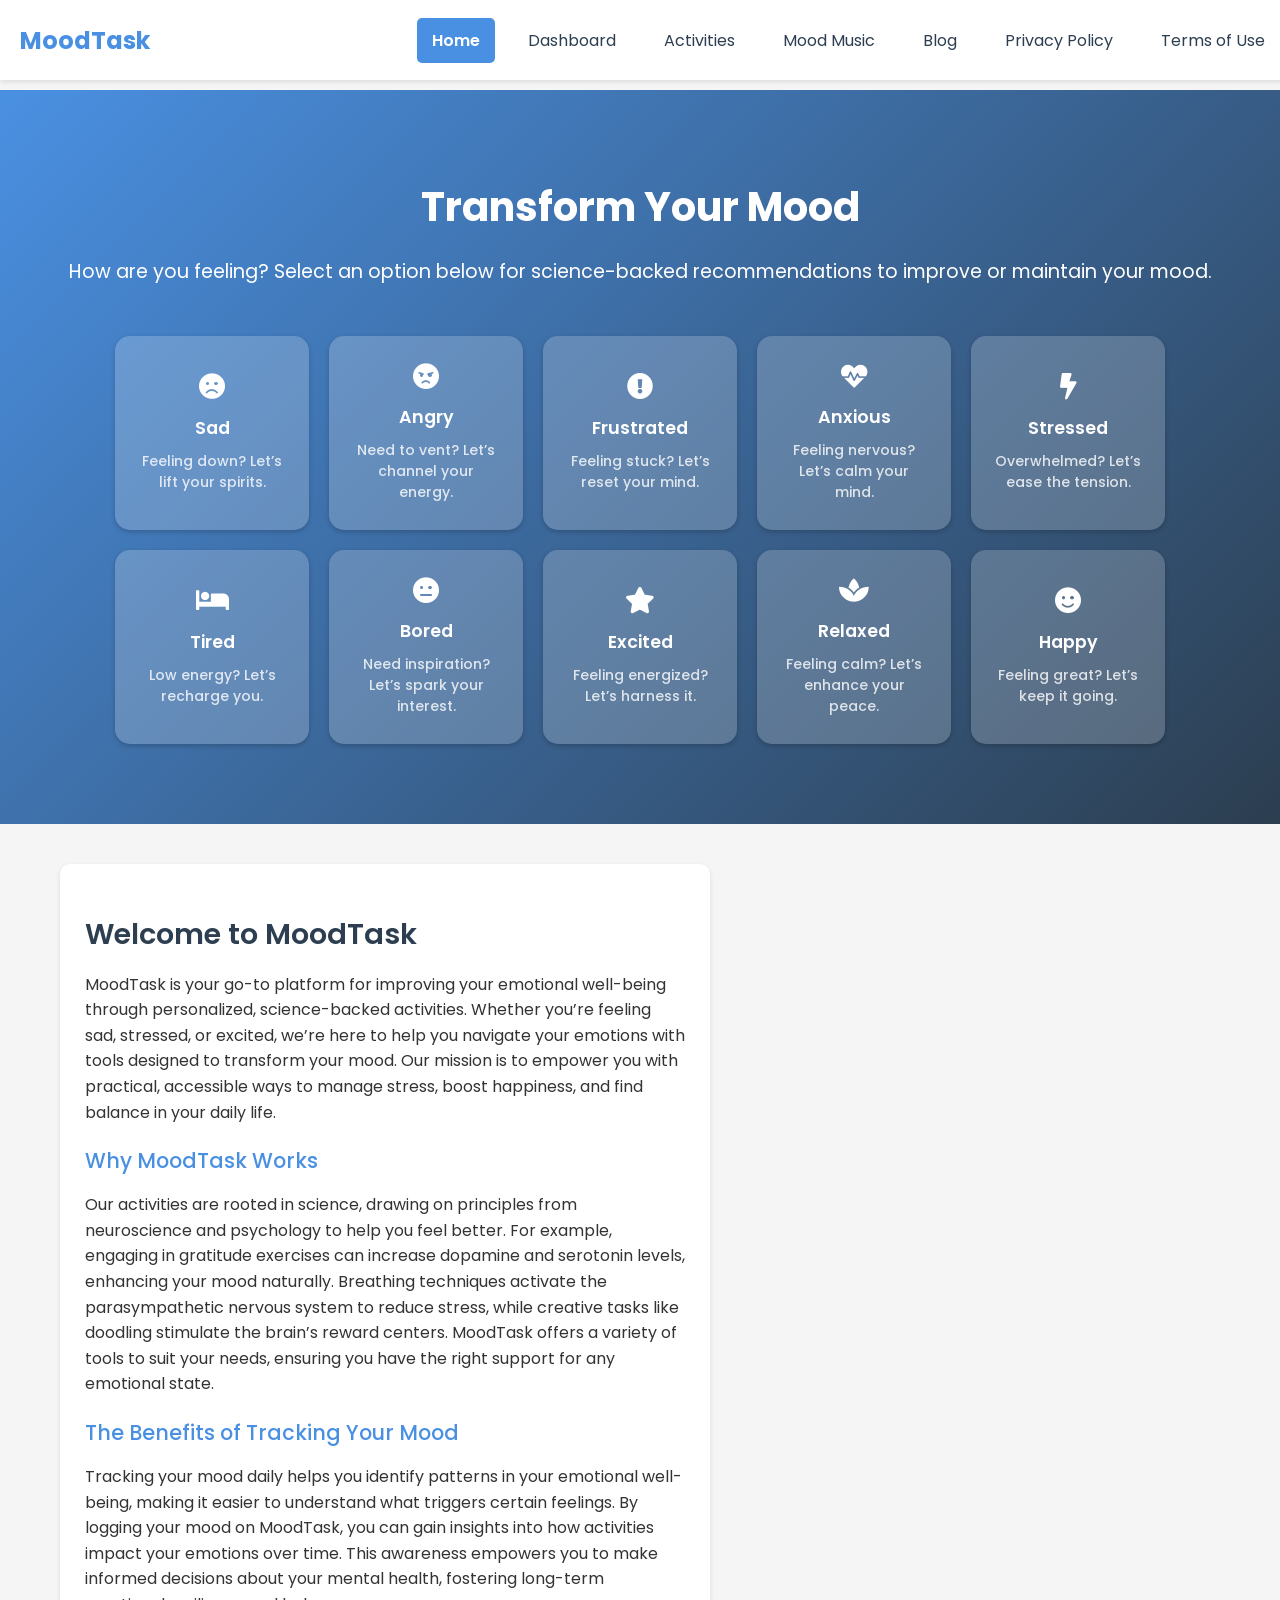
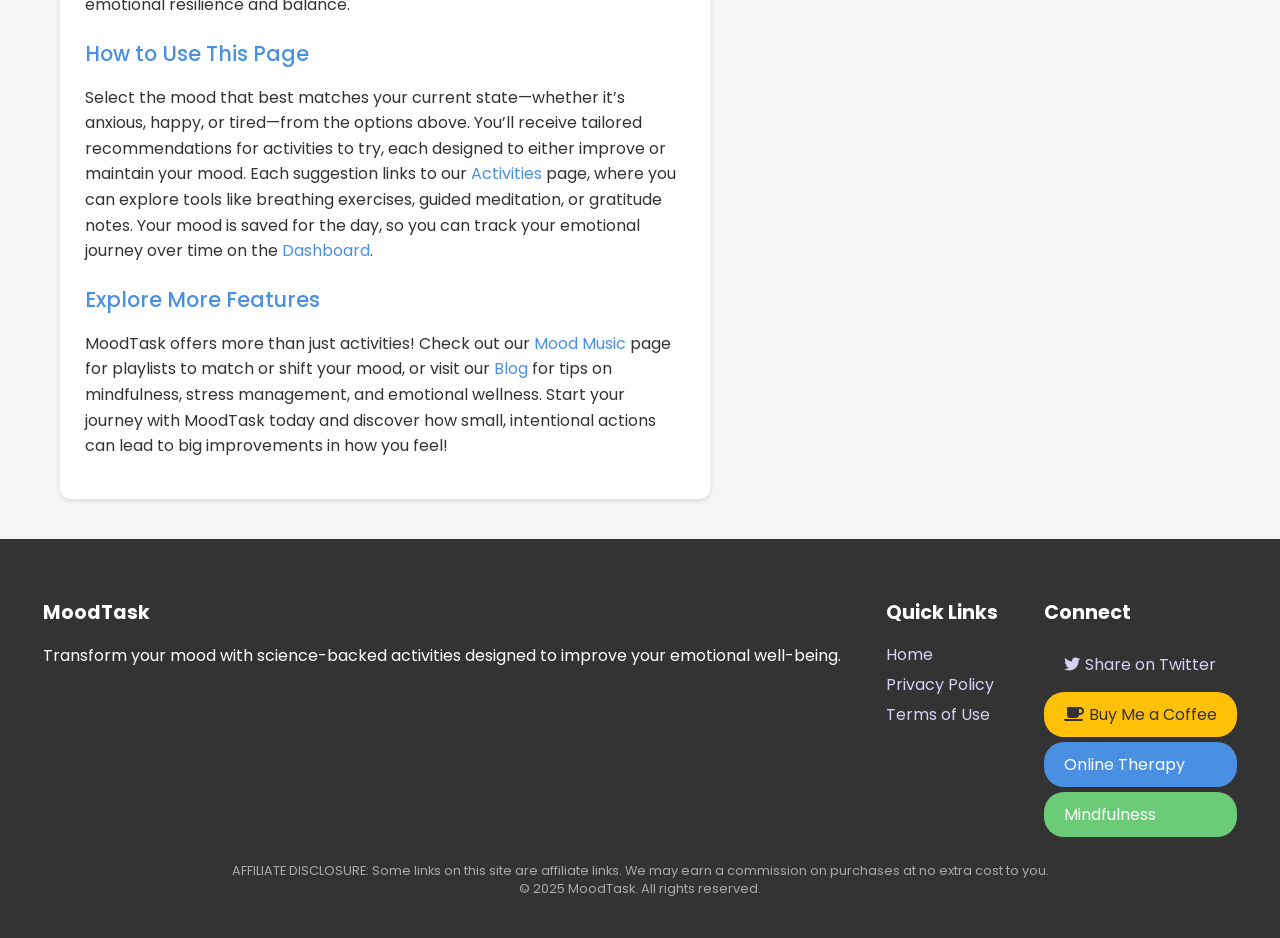
==== commit cfbdce3a: "Update index.html" ====
--- a/index.html
+++ b/index.html
@@ -101,6 +101,12 @@
         .nav-bar .dropdown:hover .dropdown-content {
             display: block;
         }
+        .hamburger {
+            display: none;
+            font-size: 1.5em;
+            cursor: pointer;
+            color: #2C3E50;
+        }
         .main-content {
             transition: opacity 0.5s ease;
             padding-top: 60px;
@@ -126,37 +132,7 @@
             font-size: 1.2em;
             margin-bottom: 30px;
         }
-        .mood-button {
-            padding: 15px 30px;
-            background-color: #FFC107;
-            color: #333;
-            border: none;
-            border-radius: 25px;
-            font-size: 1.2em;
-            cursor: pointer;
-            transition: background-color 0.3s, transform 0.3s;
-            animation: pulse 2s infinite;
-            position: relative;
-            z-index: 10;
-        }
-        .mood-button.hidden {
-            display: none;
-        }
-        .mood-button:hover {
-            background-color: #FFB300;
-            transform: scale(1.05);
-        }
-        .mood-button:focus {
-            outline: 2px solid #FFD700;
-            outline-offset: 2px;
-        }
-        @keyframes pulse {
-            0% { transform: scale(1); box-shadow: 0 0 5px rgba(255, 193, 7, 0.5); }
-            50% { transform: scale(1.05); box-shadow: 0 0 15px rgba(255, 193, 7, 0.8); }
-            100% { transform: scale(1); box-shadow: 0 0 5px rgba(255, 193, 7, 0.5); }
-        }
         .mood-grid {
-            display: none;
             margin-top: 30px;
             width: 100%;
             padding: 20px;
@@ -169,8 +145,8 @@
             margin-left: auto;
             margin-right: auto;
         }
-        .mood-grid.active {
-            display: flex;
+        .mood-grid .mood-option {
+            animation: fadeIn 0.5s ease forwards;
         }
         .mood-option {
             background: rgba(255, 255, 255, 0.2);
@@ -192,9 +168,6 @@
             border: 2px solid transparent;
             transition: transform 0.3s, background 0.3s, border 0.3s;
             opacity: 0; /* Start hidden for fade-in */
-        }
-        .mood-grid.active .mood-option {
-            animation: fadeIn 0.5s ease forwards;
         }
         .mood-option:hover {
             transform: scale(1.05);
@@ -411,85 +384,6 @@
         .welcome-guide a:hover {
             text-decoration: underline;
         }
-        .ad-player {
-            flex: 0 0 450px;
-            margin: 20px;
-            text-align: left;
-            position: relative;
-            border-radius: 10px;
-            box-shadow: 0 4px 10px rgba(0,0,0,0.15);
-            transition: transform 0.3s;
-            background: linear-gradient(135deg, #f5f5f5, #e0e0e0);
-            border: 1px solid #4A90E2;
-        }
-        .ad-player:hover {
-            transform: scale(1.02);
-        }
-        .ad-player video {
-            width: 100%;
-            border-radius: 10px;
-            display: block;
-        }
-        .ad-content {
-            padding: 10px;
-        }
-        .ad-player-text {
-            margin: 10px 0;
-            font-size: 1.1em;
-            font-weight: 600;
-            color: #fff;
-            text-align: center;
-            text-decoration: none;
-            background-color: #00A651;
-            padding: 8px 12px;
-            border-radius: 5px;
-            display: block;
-            transition: background-color 0.3s;
-            position: relative;
-        }
-        .ad-player-text:hover {
-            background-color: #00843D;
-            text-decoration: none;
-        }
-        .ad-player-text:hover .benefit-tooltip {
-            opacity: 1;
-            transform: translateY(0);
-        }
-        .ad-player-text i {
-            margin-right: 5px;
-        }
-        .ad-player-text .highlight {
-            font-weight: 700;
-            color: #FFC107;
-        }
-        .benefit-tooltip {
-            position: absolute;
-            bottom: 100%;
-            left: 50%;
-            transform: translateX(-50%) translateY(10px);
-            background-color: #333;
-            color: white;
-            padding: 5px 10px;
-            border-radius: 5px;
-            font-size: 0.9em;
-            opacity: 0;
-            transition: opacity 0.3s, transform 0.3s;
-            white-space: nowrap;
-        }
-        .cta-button {
-            display: block;
-            text-align: center;
-            padding: 10px;
-            background-color: #00A651;
-            color: white;
-            text-decoration: none;
-            border-radius: 20px;
-            font-weight: 600;
-            transition: background-color 0.3s;
-        }
-        .cta-button:hover {
-            background-color: #00843D;
-        }
         .footer {
             background-color: #333;
             color: white;
@@ -545,22 +439,30 @@
         }
         @media (max-width: 600px) {
             .nav-bar {
+                height: 50px;
+                padding: 5px 10px;
+                justify-content: space-between;
+                align-items: center;
+            }
+            .nav-bar .logo {
+                font-size: 1.2em;
+            }
+            .nav-bar .nav-links {
+                display: none;
                 flex-direction: column;
-                gap: 8px;
-                padding: 10px 20px;
-                height: auto;
-                min-height: 120px;
-            }
-            .nav-bar .nav-links {
-                flex-direction: column;
-                gap: 8px;
-                align-items: center;
+                position: absolute;
+                top: 50px;
+                left: 0;
                 width: 100%;
-                padding-left: 0;
-                padding-right: 0;
+                background-color: #fff;
+                box-shadow: 0 2px 5px rgba(0,0,0,0.1);
+                padding: 10px 0;
+            }
+            .nav-bar .nav-links.active {
+                display: flex;
             }
             .nav-bar a {
-                padding: 8px 20px;
+                padding: 10px;
                 width: 100%;
                 text-align: center;
                 box-sizing: border-box;
@@ -571,15 +473,23 @@
             .nav-bar .dropdown-content {
                 width: 100%;
                 left: 0;
+                position: relative;
+                box-shadow: none;
+            }
+            .hamburger {
+                display: block;
             }
             .main-content {
-                padding-top: 130px;
+                padding-top: 60px;
             }
             .hero {
-                padding: 40px 15px;
+                padding: 30px 15px;
             }
             .hero h1 {
                 font-size: 1.8em;
+            }
+            .hero p {
+                font-size: 1em;
             }
             .mood-grid {
                 flex-direction: column;
@@ -626,25 +536,16 @@
             .welcome-guide p {
                 font-size: 0.95em;
             }
-            .ad-player {
-                flex: 0 0 450px;
-                margin: 20px auto;
-                text-align: center;
-            }
-            .ad-player video {
-                width: 100%;
-            }
-            .ad-player-text {
-                font-size: 0.95em;
-                padding: 6px 10px;
-            }
         }
     </style>
 </head>
 <body>
     <div class="nav-bar">
         <div class="logo">MoodTask</div>
-        <div class="nav-links">
+        <div class="hamburger" id="hamburger">
+            <i class="fas fa-bars"></i>
+        </div>
+        <div class="nav-links" id="navLinks">
             <a href="index.html" class="active">Home</a>
             <a href="calendar.html">Dashboard</a>
             <a href="activities.html">Activities</a>
@@ -657,8 +558,7 @@
     <div class="main-content fade-in">
         <div class="hero">
             <h1>Transform Your Mood</h1>
-            <p>Discover science-backed activities tailored to how you feel right now.</p>
-            <button class="mood-button" id="moodButton" tabindex="0" aria-label="Open mood selection">How are you feeling?</button>
+            <p>How are you feeling? Select an option below for science-backed recommendations to improve or maintain your mood.</p>
             <div class="mood-grid" id="moodGrid">
                 <div class="mood-option" data-mood="Sad" tabindex="0" aria-label="Select Sad mood">
                     <i class="fas fa-frown"></i>
@@ -944,6 +844,7 @@
                         <div class="expert-explanation">
                             “Proper hydration supports energy levels, while limiting caffeine helps regulate sleep cycles.” – Dr. Matt Walker, Sleep Scientist
                         </div>
+                        <a href="https://amzn.to/4jbEB3h" target="_blank">Try AG1 for a nutrient boost to support energy</a>
                     </div>
                 </div>
             </div>
@@ -1115,28 +1016,14 @@
                 <h3>Why MoodTask Works</h3>
                 <p>Our activities are rooted in science, drawing on principles from neuroscience and psychology to help you feel better. For example, engaging in gratitude exercises can increase dopamine and serotonin levels, enhancing your mood naturally. Breathing techniques activate the parasympathetic nervous system to reduce stress, while creative tasks like doodling stimulate the brain’s reward centers. MoodTask offers a variety of tools to suit your needs, ensuring you have the right support for any emotional state.</p>
                 
+                <h3>The Benefits of Tracking Your Mood</h3>
+                <p>Tracking your mood daily helps you identify patterns in your emotional well-being, making it easier to understand what triggers certain feelings. By logging your mood on MoodTask, you can gain insights into how activities impact your emotions over time. This awareness empowers you to make informed decisions about your mental health, fostering long-term emotional resilience and balance.</p>
+                
                 <h3>How to Use This Page</h3>
-                <p>Start by clicking the “How are you feeling?” button above to reveal a grid of mood options. Select the mood that best matches your current state—whether it’s anxious, happy, or tired—and you’ll receive tailored recommendations for activities to try. Each suggestion links to our <a href="activities.html">Activities</a> page, where you can explore tools like breathing exercises, guided meditation, or gratitude notes. Your mood is saved for the day, so you can track your emotional journey over time on the <a href="calendar.html">Dashboard</a>.</p>
+                <p>Select the mood that best matches your current state—whether it’s anxious, happy, or tired—from the options above. You’ll receive tailored recommendations for activities to try, each designed to either improve or maintain your mood. Each suggestion links to our <a href="activities.html">Activities</a> page, where you can explore tools like breathing exercises, guided meditation, or gratitude notes. Your mood is saved for the day, so you can track your emotional journey over time on the <a href="calendar.html">Dashboard</a>.</p>
                 
                 <h3>Explore More Features</h3>
                 <p>MoodTask offers more than just activities! Check out our <a href="music.html">Mood Music</a> page for playlists to match or shift your mood, or visit our <a href="blog.html">Blog</a> for tips on mindfulness, stress management, and emotional wellness. Start your journey with MoodTask today and discover how small, intentional actions can lead to big improvements in how you feel!</p>
-            </div>
-            <div class="ad-player" id="adPlayer">
-                <a href="https://amzn.to/4jbEB3h" target="_blank">
-                    <video autoplay muted loop controls poster="https://via.placeholder.com/450x75?text=AG1+Product+Shot">
-                        <source src="./AG1 Clip.mp4" type="video/mp4">
-                        Your browser does not support the video tag.
-                    </video>
-                </a>
-                <div class="ad-content">
-                    <a href="https://amzn.to/4jbEB3h" target="_blank" class="ad-player-text">
-                        <i class="fas fa-leaf"></i> Discover <span class="highlight">AG1</span> – a daily health drink with <span class="highlight">75 nutrients</span> to help <span class="highlight">alleviate bloating</span> and support <span class="highlight">sustained energy</span>.
-                        <span class="benefit-tooltip">Also supports gut health!</span>
-                    </a>
-                    <a href="https://amzn.to/4jbEB3h" target="_blank" class="cta-button">
-                        Try AG1 Today
-                    </a>
-                </div>
             </div>
         </div>
         <div class="footer">
@@ -1170,19 +1057,6 @@
             if (navBar && mainContent) {
                 const navHeight = navBar.offsetHeight;
                 mainContent.style.paddingTop = `${navHeight + 10}px`;
-            }
-        }
-
-        function toggleMoodGrid() {
-            const grid = document.getElementById('moodGrid');
-            const moodButton = document.getElementById('moodButton');
-            if (grid && moodButton) {
-                grid.classList.add('active');
-                moodButton.classList.add('hidden');
-                sessionStorage.setItem('moodButtonClicked', 'true');
-                console.log('Mood grid displayed and button hidden');
-            } else {
-                console.error('Mood grid or button element not found');
             }
         }
 
@@ -1206,8 +1080,7 @@
                 console.error('Recommendation element not found for mood:', mood);
             }
 
-            // Save the mood to localStorage for tracking on the dashboard
-            const today = new Date().toISOString().split('T')[0]; // e.g., 2025-04-27
+            const today = new Date().toISOString().split('T')[0];
             const storedMood = localStorage.getItem(`mood-${today}`);
             if (!storedMood) {
                 localStorage.setItem(`mood-${today}`, mood);
@@ -1220,29 +1093,22 @@
         function scrollToMoodGrid() {
             const moodGrid = document.getElementById('moodGrid');
             if (moodGrid) {
-                moodGrid.classList.add('active'); // Ensure grid remains visible
                 moodGrid.scrollIntoView({ behavior: 'smooth', block: 'start' });
             }
+        }
+
+        function toggleNavMenu() {
+            const navLinks = document.getElementById('navLinks');
+            navLinks.classList.toggle('active');
         }
 
         document.addEventListener('DOMContentLoaded', () => {
             const navLinks = document.querySelectorAll('.nav-bar .nav-links a');
             const mainContent = document.querySelector('.main-content');
-            const moodButton = document.getElementById('moodButton');
-            const moodGrid = document.getElementById('moodGrid');
+            const hamburger = document.getElementById('hamburger');
 
             mainContent.classList.add('fade-in');
             adjustMainContentPadding();
-
-            // Check sessionStorage to determine initial state
-            const buttonClicked = sessionStorage.getItem('moodButtonClicked');
-            if (buttonClicked === 'true') {
-                moodButton.classList.add('hidden');
-                moodGrid.classList.add('active');
-                console.log('Mood grid shown on page load (sessionStorage flag present)');
-            } else {
-                console.log('Mood button shown on page load (no sessionStorage flag)');
-            }
 
             navLinks.forEach(link => {
                 link.addEventListener('click', (e) => {
@@ -1254,19 +1120,6 @@
                     }, 500);
                 });
             });
-
-            if (moodButton) {
-                moodButton.addEventListener('click', toggleMoodGrid);
-                moodButton.addEventListener('keydown', (e) => {
-                    if (e.key === 'Enter' || e.key === ' ') {
-                        e.preventDefault();
-                        toggleMoodGrid();
-                    }
-                });
-                console.log('Mood button event listener attached');
-            } else {
-                console.error('Mood button not found');
-            }
 
             const moodOptions = document.querySelectorAll('.mood-option');
             if (moodOptions.length > 0) {
@@ -1308,22 +1161,8 @@
                 });
             });
 
-            const adPlayer = document.getElementById('adPlayer');
-            if (adPlayer) {
-                console.log('Ad player initialized with autoplay and loop');
-                adPlayer.addEventListener('click', (e) => {
-                    if (e.target.tagName === 'VIDEO') {
-                        console.log('Ad player video clicked, redirecting to affiliate link');
-                    }
-                });
-                const video = adPlayer.querySelector('video');
-                if (video) {
-                    video.play().catch(error => {
-                        console.error('Autoplay failed:', error);
-                    });
-                }
-            } else {
-                console.error('Ad player element not found');
+            if (hamburger) {
+                hamburger.addEventListener('click', toggleNavMenu);
             }
 
             window.addEventListener('resize', adjustMainContentPadding);
